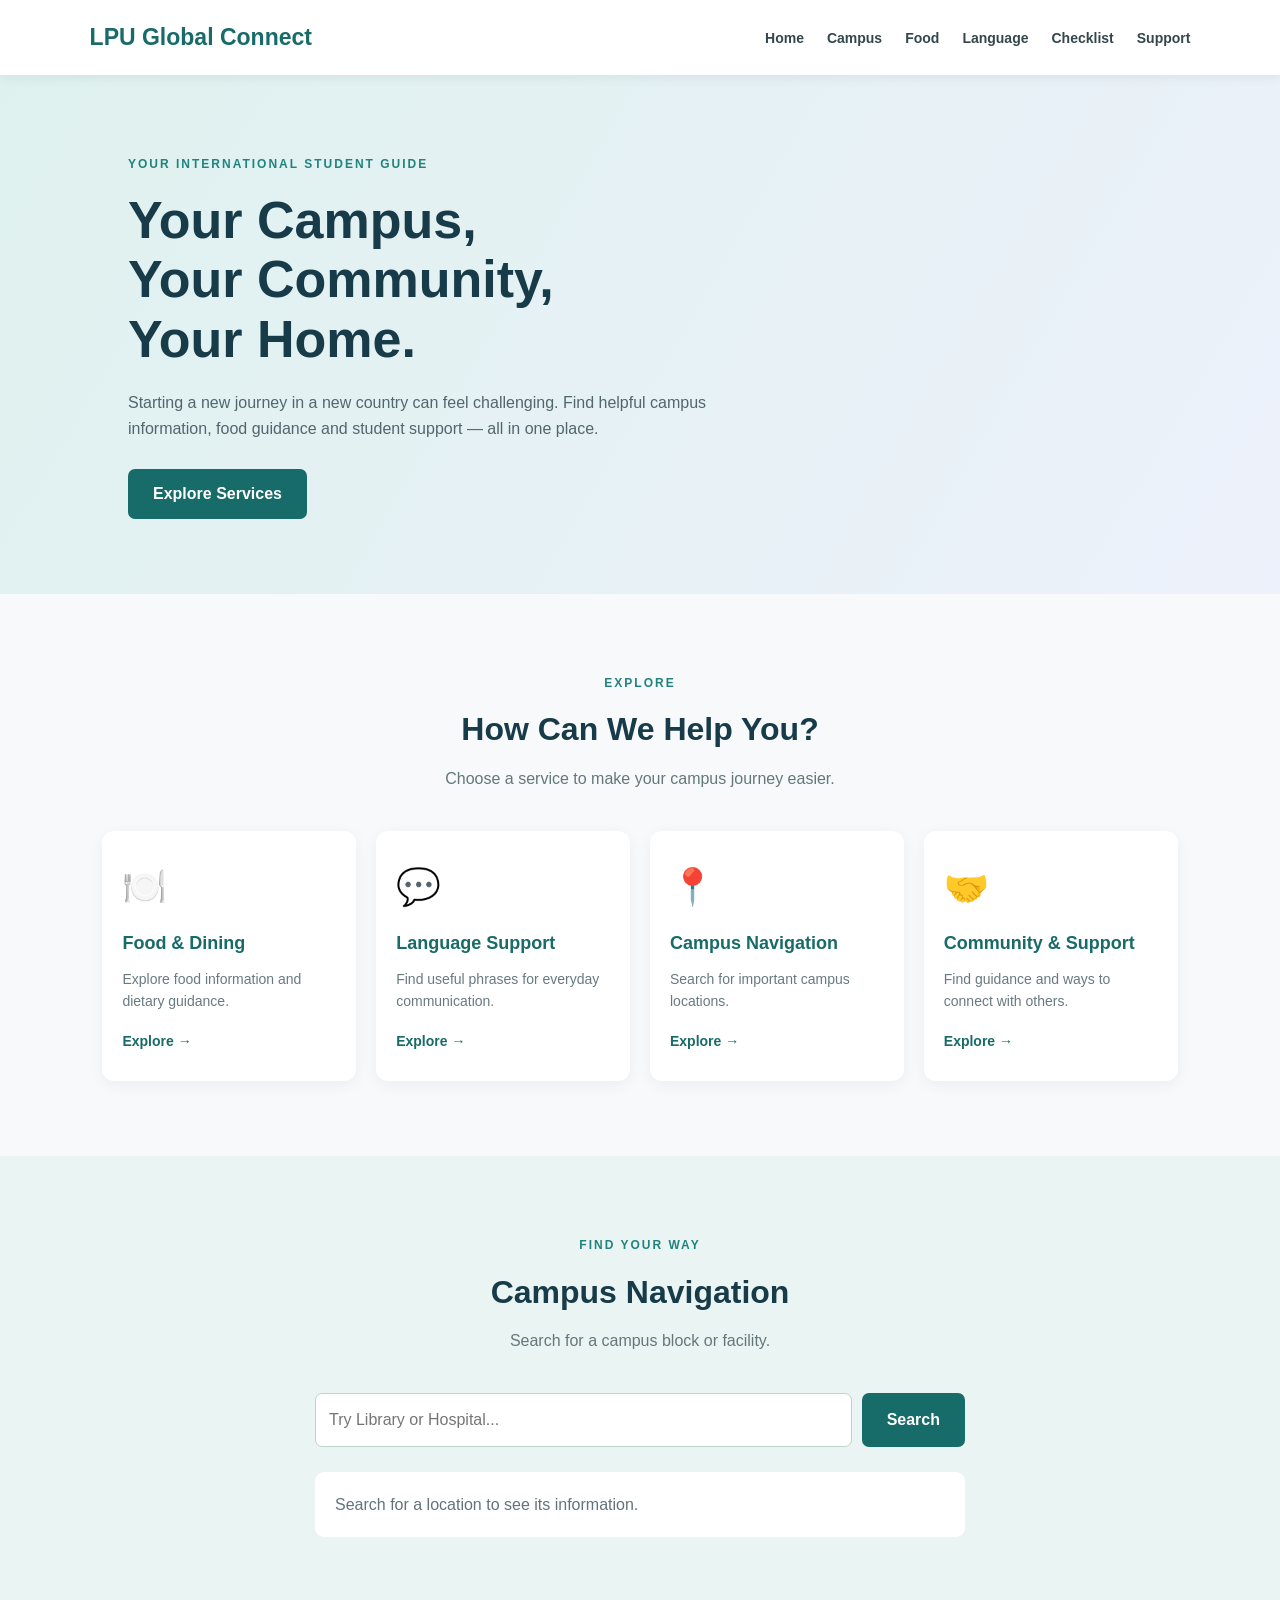
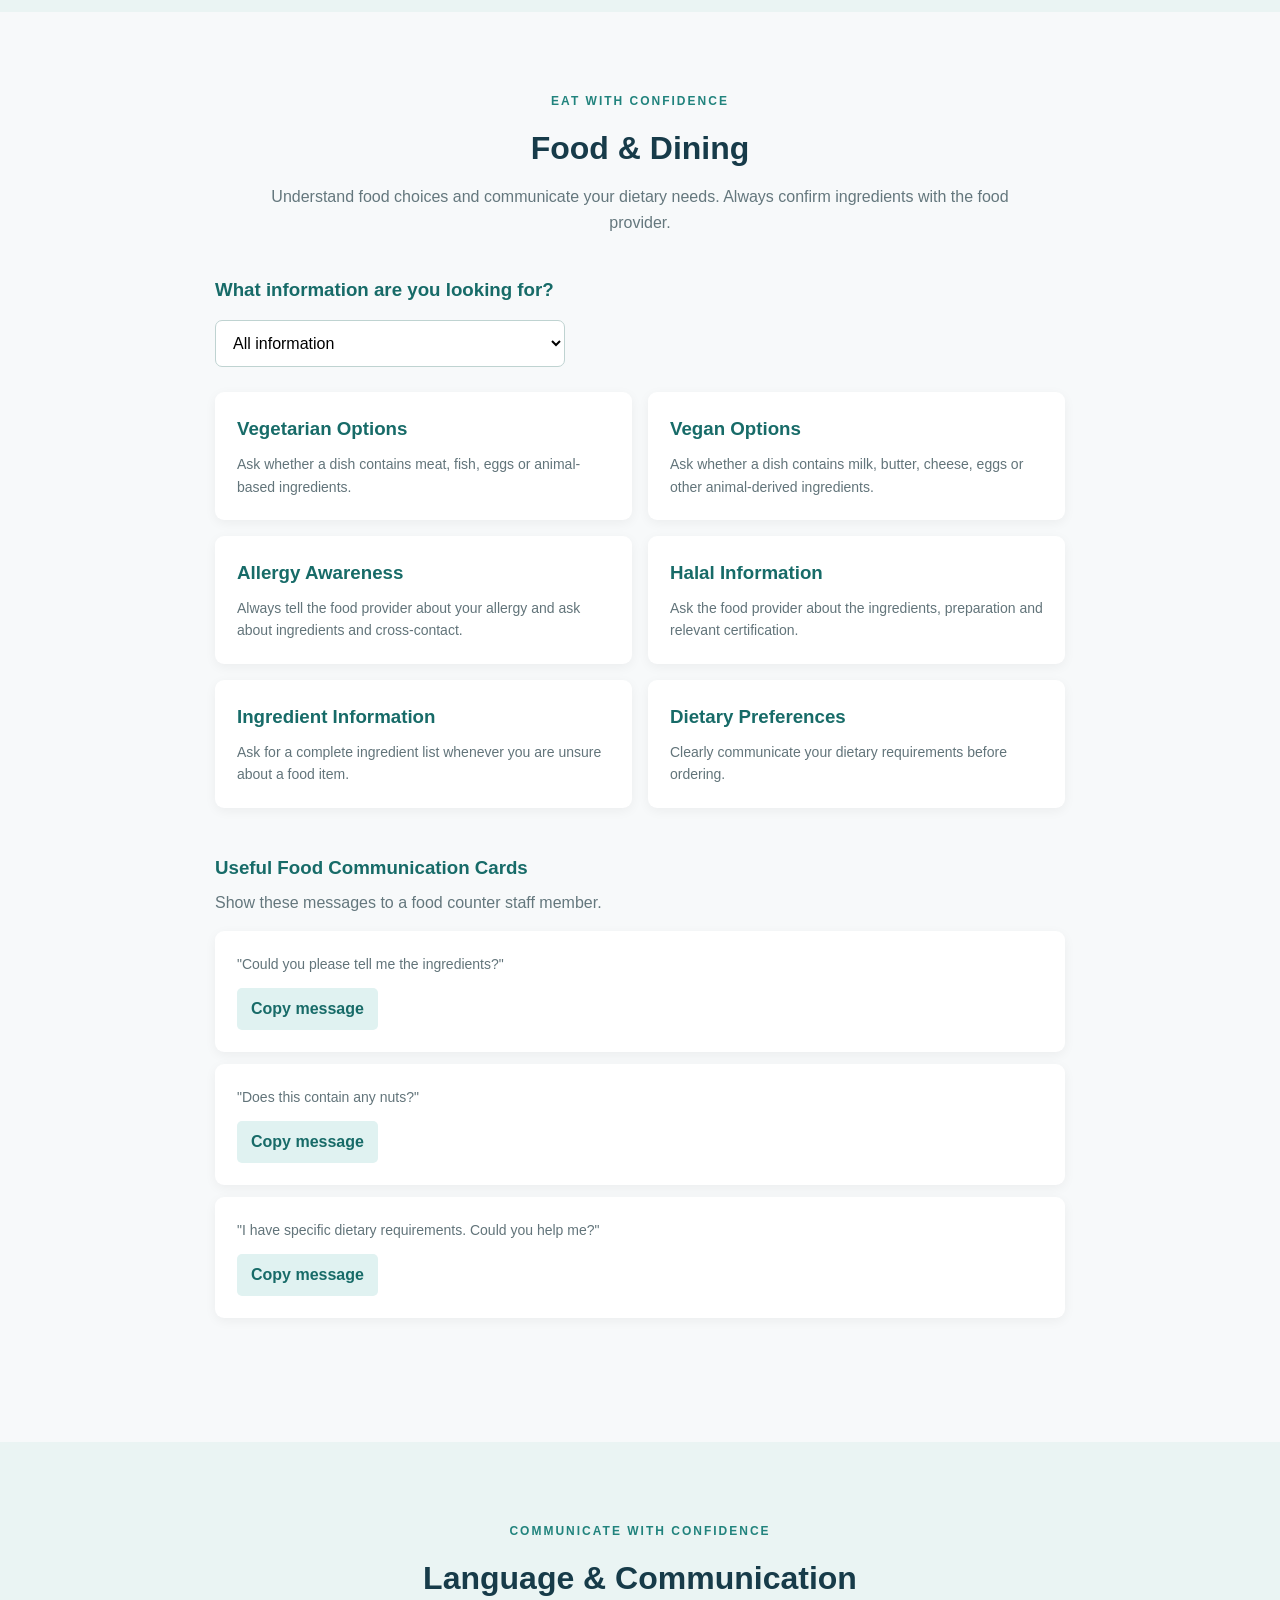
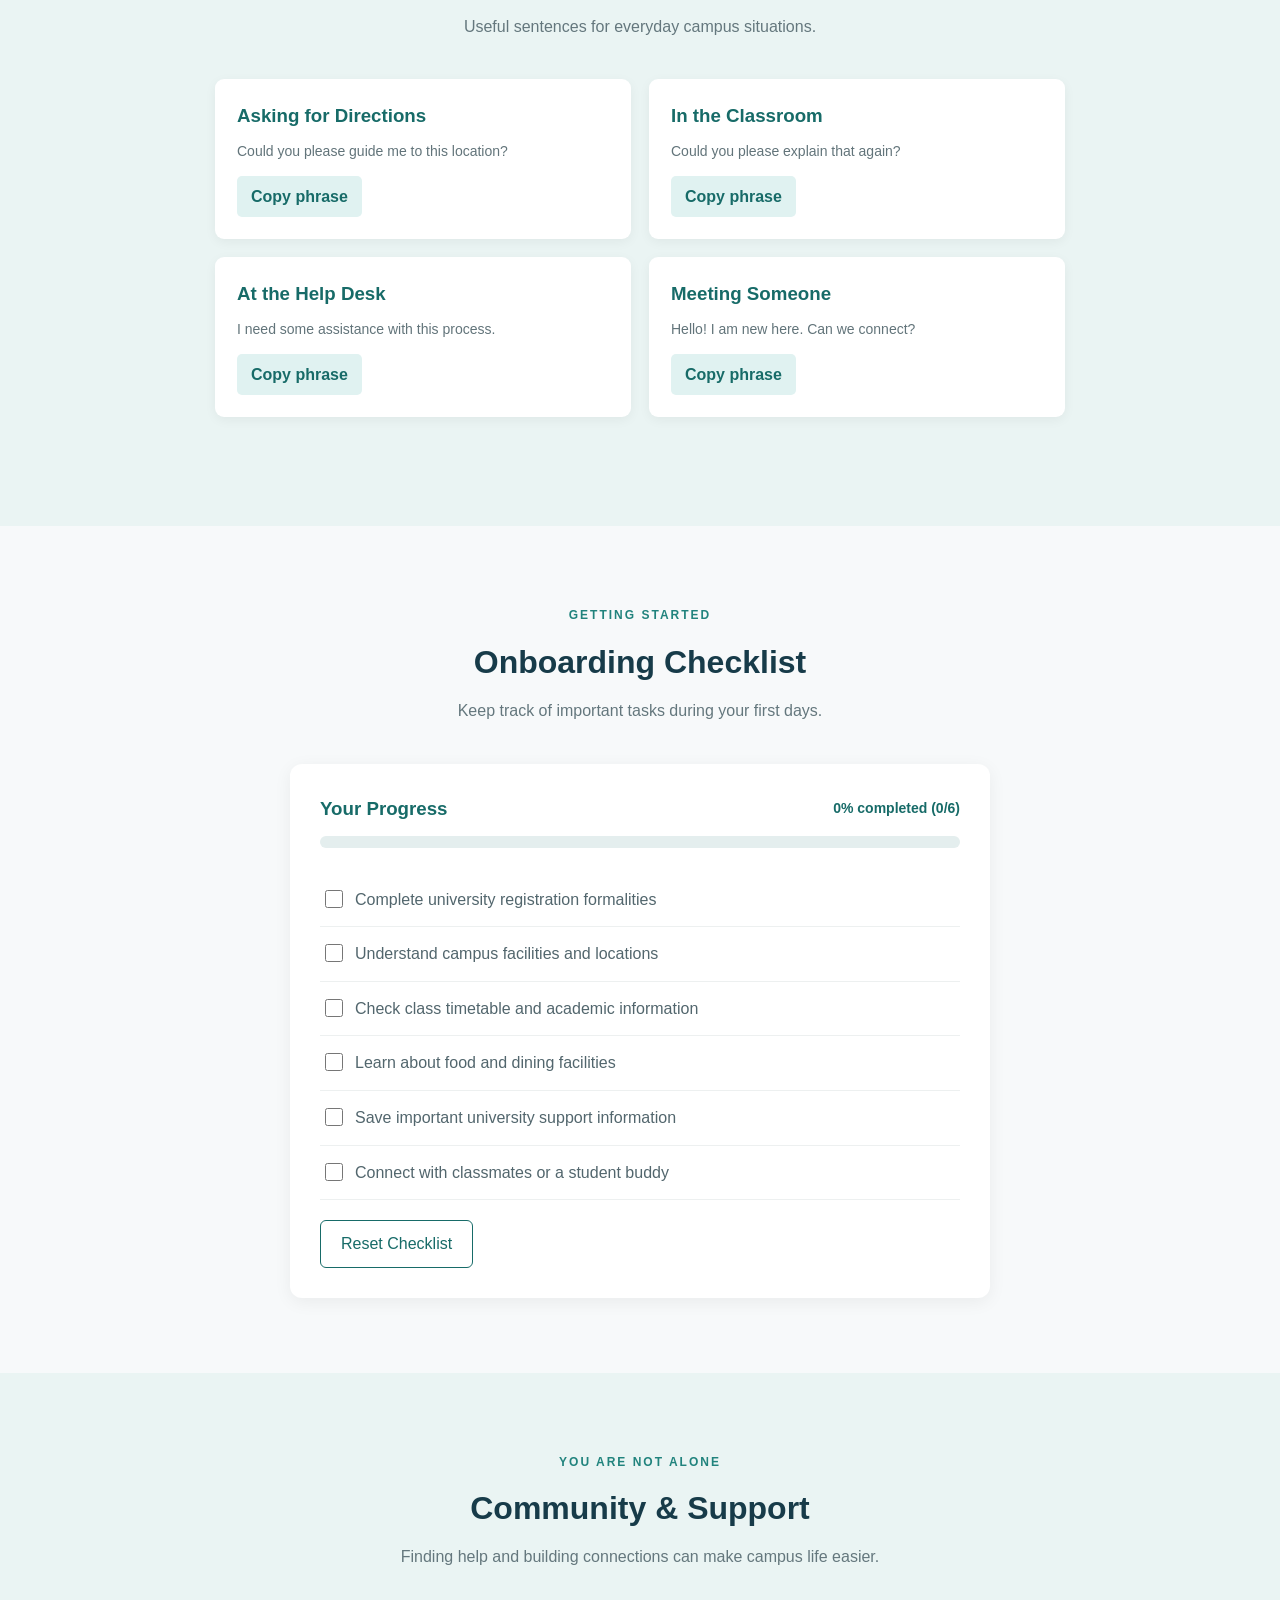
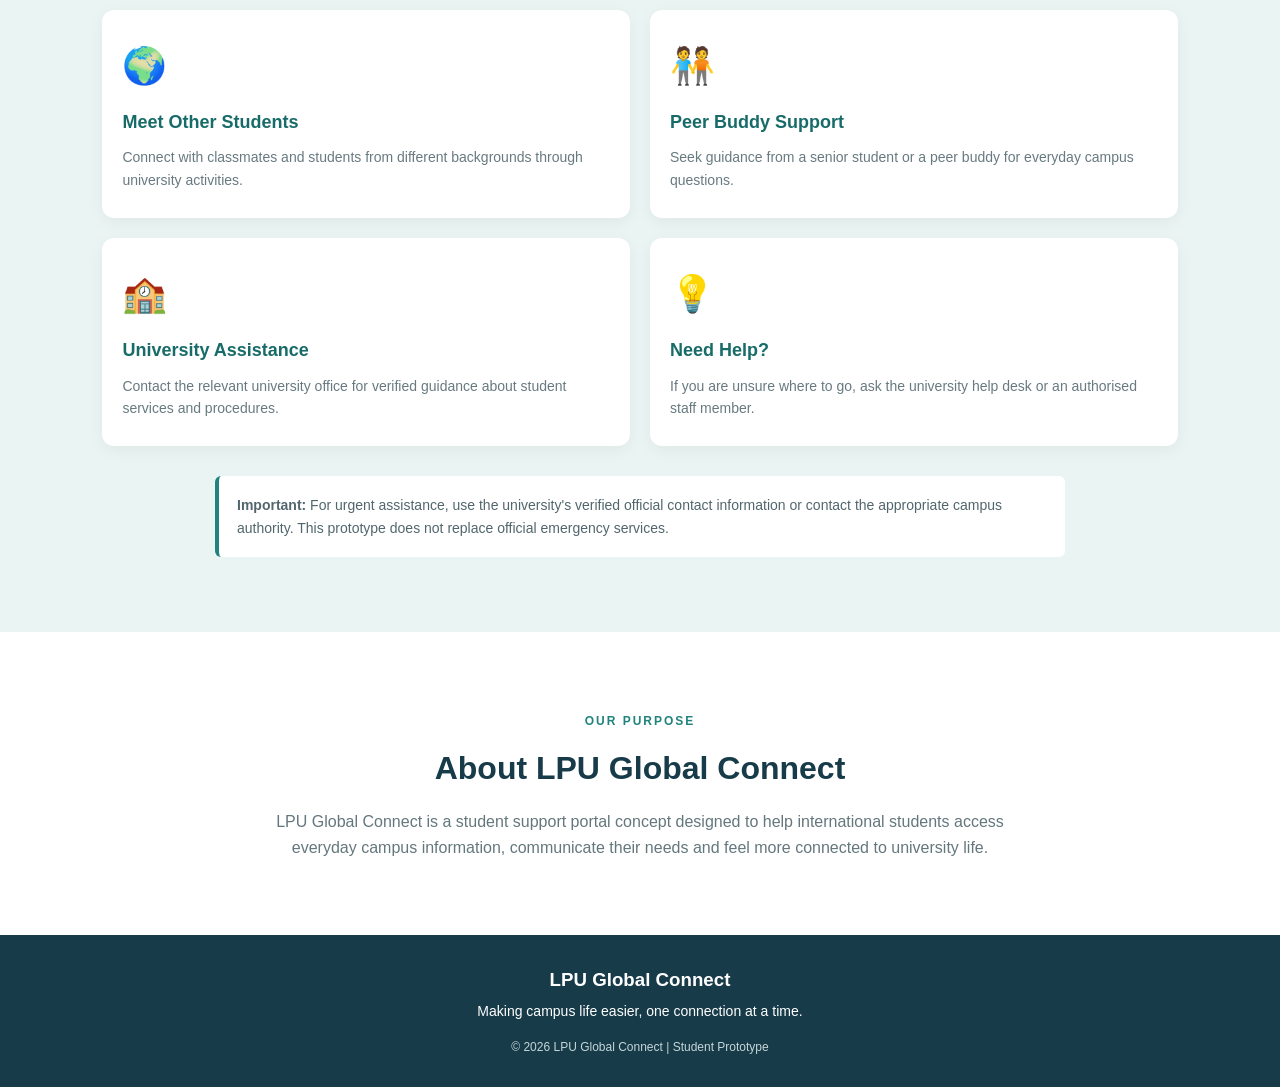
==== index.html @ 68db4fdf "Add files via upload" ====
<!DOCTYPE html>
<html lang="en">
<head>
    <meta charset="UTF-8">
    <meta name="viewport" content="width=device-width, initial-scale=1.0">
    <title>LPU Global Connect</title>
    <link rel="stylesheet" href="css.css">
</head>

<body>

    <!-- NAVIGATION -->
    <header>
        <nav class="navbar">
            <a href="#home" class="logo">LPU Global Connect</a>

            <button class="menu-toggle" id="menuToggle">☰</button>

            <ul class="nav-links" id="navLinks">
                <li><a href="#home">Home</a></li>
                <li><a href="#campus">Campus</a></li>
                <li><a href="#food">Food</a></li>
                <li><a href="#language">Language</a></li>
                <li><a href="#onboarding">Checklist</a></li>
                <li><a href="#community">Support</a></li>
            </ul>
        </nav>
    </header>

    <main>

        <!-- HOME -->
        <section id="home" class="hero">
            <div class="hero-content">
                <span class="eyebrow">YOUR INTERNATIONAL STUDENT GUIDE</span>

                <h1>Your Campus,<br>Your Community,<br>Your Home.</h1>

                <p>
                    Starting a new journey in a new country can feel challenging.
                    Find helpful campus information, food guidance and student
                    support — all in one place.
                </p>

                <a href="#services" class="primary-btn">Explore Services</a>
            </div>
        </section>

        <!-- SERVICES -->
        <section id="services" class="section">
            <div class="section-heading">
                <span class="eyebrow">EXPLORE</span>
                <h2>How Can We Help You?</h2>
                <p>Choose a service to make your campus journey easier.</p>
            </div>

            <div class="service-grid">

                <a href="#food" class="service-card">
                    <span class="card-icon">🍽️</span>
                    <h3>Food & Dining</h3>
                    <p>Explore food information and dietary guidance.</p>
                    <span class="card-link">Explore →</span>
                </a>

                <a href="#language" class="service-card">
                    <span class="card-icon">💬</span>
                    <h3>Language Support</h3>
                    <p>Find useful phrases for everyday communication.</p>
                    <span class="card-link">Explore →</span>
                </a>

                <a href="#campus" class="service-card">
                    <span class="card-icon">📍</span>
                    <h3>Campus Navigation</h3>
                    <p>Search for important campus locations.</p>
                    <span class="card-link">Explore →</span>
                </a>

                <a href="#community" class="service-card">
                    <span class="card-icon">🤝</span>
                    <h3>Community & Support</h3>
                    <p>Find guidance and ways to connect with others.</p>
                    <span class="card-link">Explore →</span>
                </a>

            </div>
        </section>

        <!-- CAMPUS NAVIGATION -->
        <section id="campus" class="section tinted">
            <div class="section-heading">
                <span class="eyebrow">FIND YOUR WAY</span>
                <h2>Campus Navigation</h2>
                <p>Search for a campus block or facility.</p>
            </div>

            <div class="search-box">
                <input
                    type="text"
                    id="locationSearch"
                    placeholder="Try Library or Hospital..."
                >
                <button id="searchBtn" class="primary-btn">Search</button>
            </div>

            <div id="searchResults" class="results">
                <p>Search for a location to see its information.</p>
            </div>
        </section>

        <!-- FOOD AND DINING -->
        <section id="food" class="section">
            <div class="section-heading">
                <span class="eyebrow">EAT WITH CONFIDENCE</span>
                <h2>Food & Dining</h2>
                <p>
                    Understand food choices and communicate your dietary needs.
                    Always confirm ingredients with the food provider.
                </p>
            </div>

            <div class="food-tools">
                <h3>What information are you looking for?</h3>

                <select id="foodFilter">
                    <option value="all">All information</option>
                    <option value="vegetarian">Vegetarian</option>
                    <option value="vegan">Vegan</option>
                    <option value="allergy">Allergy awareness</option>
                    <option value="halal">Halal information</option>
                </select>

                <div id="foodResults" class="food-grid"></div>
            </div>

            <div class="communication-box">
                <h3>Useful Food Communication Cards</h3>
                <p>Show these messages to a food counter staff member.</p>

                <div class="phrase-card">
                    <p>"Could you please tell me the ingredients?"</p>
                    <button class="copy-btn" data-copy="Could you please tell me the ingredients?">
                        Copy message
                    </button>
                </div>

                <div class="phrase-card">
                    <p>"Does this contain any nuts?"</p>
                    <button class="copy-btn" data-copy="Does this contain any nuts?">
                        Copy message
                    </button>
                </div>

                <div class="phrase-card">
                    <p>"I have specific dietary requirements. Could you help me?"</p>
                    <button class="copy-btn" data-copy="I have specific dietary requirements. Could you help me?">
                        Copy message
                    </button>
                </div>

                <p id="copyMessage" class="small-message" aria-live="polite"></p>
            </div>
        </section>

        <!-- LANGUAGE SUPPORT -->
        <section id="language" class="section tinted">
            <div class="section-heading">
                <span class="eyebrow">COMMUNICATE WITH CONFIDENCE</span>
                <h2>Language & Communication</h2>
                <p>Useful sentences for everyday campus situations.</p>
            </div>

            <div class="language-grid">

                <div class="phrase-card">
                    <h3>Asking for Directions</h3>
                    <p>Could you please guide me to this location?</p>
                    <button class="copy-btn" data-copy="Could you please guide me to this location?">
                        Copy phrase
                    </button>
                </div>

                <div class="phrase-card">
                    <h3>In the Classroom</h3>
                    <p>Could you please explain that again?</p>
                    <button class="copy-btn" data-copy="Could you please explain that again?">
                        Copy phrase
                    </button>
                </div>

                <div class="phrase-card">
                    <h3>At the Help Desk</h3>
                    <p>I need some assistance with this process.</p>
                    <button class="copy-btn" data-copy="I need some assistance with this process.">
                        Copy phrase
                    </button>
                </div>

                <div class="phrase-card">
                    <h3>Meeting Someone</h3>
                    <p>Hello! I am new here. Can we connect?</p>
                    <button class="copy-btn" data-copy="Hello! I am new here. Can we connect?">
                        Copy phrase
                    </button>
                </div>

            </div>

            <p id="languageCopyMessage" class="small-message" aria-live="polite"></p>
        </section>

        <!-- ONBOARDING CHECKLIST -->
        <section id="onboarding" class="section">
            <div class="section-heading">
                <span class="eyebrow">GETTING STARTED</span>
                <h2>Onboarding Checklist</h2>
                <p>Keep track of important tasks during your first days.</p>
            </div>

            <div class="checklist-box">
                <div class="progress-heading">
                    <h3>Your Progress</h3>
                    <span id="progressText">0% completed</span>
                </div>

                <div class="progress-track">
                    <div id="progressBar" class="progress-fill"></div>
                </div>

                <div id="checklistItems">

                    <label class="check-item">
                        <input type="checkbox" class="task">
                        <span>Complete university registration formalities</span>
                    </label>

                    <label class="check-item">
                        <input type="checkbox" class="task">
                        <span>Understand campus facilities and locations</span>
                    </label>

                    <label class="check-item">
                        <input type="checkbox" class="task">
                        <span>Check class timetable and academic information</span>
                    </label>

                    <label class="check-item">
                        <input type="checkbox" class="task">
                        <span>Learn about food and dining facilities</span>
                    </label>

                    <label class="check-item">
                        <input type="checkbox" class="task">
                        <span>Save important university support information</span>
                    </label>

                    <label class="check-item">
                        <input type="checkbox" class="task">
                        <span>Connect with classmates or a student buddy</span>
                    </label>

                </div>

                <button id="resetChecklist" class="secondary-btn">
                    Reset Checklist
                </button>
            </div>
        </section>

        <!-- COMMUNITY AND SUPPORT -->
        <section id="community" class="section tinted">
            <div class="section-heading">
                <span class="eyebrow">YOU ARE NOT ALONE</span>
                <h2>Community & Support</h2>
                <p>Finding help and building connections can make campus life easier.</p>
            </div>

            <div class="support-grid">

                <div class="support-card">
                    <span class="card-icon">🌍</span>
                    <h3>Meet Other Students</h3>
                    <p>
                        Connect with classmates and students from different
                        backgrounds through university activities.
                    </p>
                </div>

                <div class="support-card">
                    <span class="card-icon">🧑‍🤝‍🧑</span>
                    <h3>Peer Buddy Support</h3>
                    <p>
                        Seek guidance from a senior student or a peer buddy
                        for everyday campus questions.
                    </p>
                </div>

                <div class="support-card">
                    <span class="card-icon">🏫</span>
                    <h3>University Assistance</h3>
                    <p>
                        Contact the relevant university office for verified
                        guidance about student services and procedures.
                    </p>
                </div>

                <div class="support-card">
                    <span class="card-icon">💡</span>
                    <h3>Need Help?</h3>
                    <p>
                        If you are unsure where to go, ask the university
                        help desk or an authorised staff member.
                    </p>
                </div>

            </div>

            <div class="help-note">
                <strong>Important:</strong>
                For urgent assistance, use the university's verified official
                contact information or contact the appropriate campus authority.
                This prototype does not replace official emergency services.
            </div>
        </section>

        <!-- ABOUT -->
        <section id="about" class="section about">
            <span class="eyebrow">OUR PURPOSE</span>
            <h2>About LPU Global Connect</h2>
            <p>
                LPU Global Connect is a student support portal concept designed
                to help international students access everyday campus information,
                communicate their needs and feel more connected to university life.
            </p>
        </section>

    </main>

    <!-- FOOTER -->
    <footer>
        <h3>LPU Global Connect</h3>
        <p>Making campus life easier, one connection at a time.</p>
        <p class="copyright">© 2026 LPU Global Connect | Student Prototype</p>
    </footer>

    <script src="java.js"></script>

</body>
</html>
---- css.css ----
/* =========================
   GLOBAL STYLING
========================= */

* {
    margin: 0;
    padding: 0;
    box-sizing: border-box;
}

html {
    scroll-behavior: smooth;
    scroll-padding-top: 85px;
}

body {
    font-family: Arial, sans-serif;
    color: #263b43;
    background: #f7f9fa;
    line-height: 1.6;
}

a {
    text-decoration: none;
    color: inherit;
}

button,
input,
select {
    font: inherit;
}

/* =========================
   NAVIGATION BAR
========================= */

header {
    position: sticky;
    top: 0;
    z-index: 100;
}

.navbar {
    min-height: 75px;
    padding: 15px 7%;
    background: white;
    display: flex;
    align-items: center;
    justify-content: space-between;
    box-shadow: 0 2px 12px rgba(0, 0, 0, 0.07);
}

.logo {
    font-size: 23px;
    font-weight: bold;
    color: #176b68;
}

.nav-links {
    display: flex;
    align-items: center;
    gap: 23px;
    list-style: none;
}

.nav-links a {
    color: #34474c;
    font-size: 14px;
    font-weight: bold;
    transition: color 0.2s;
}

.nav-links a:hover {
    color: #176b68;
}

.menu-toggle {
    display: none;
    border: none;
    background: none;
    color: #176b68;
    font-size: 26px;
    cursor: pointer;
}

/* =========================
   COMMON SECTIONS
========================= */

.section {
    padding: 75px 8%;
}

.tinted {
    background: #eaf4f3;
}

.section-heading {
    text-align: center;
    max-width: 750px;
    margin: 0 auto 40px;
}

.eyebrow {
    color: #21837d;
    font-size: 12px;
    font-weight: bold;
    letter-spacing: 2px;
}

.section-heading h2,
.about h2 {
    color: #173b49;
    font-size: 32px;
    margin: 10px 0;
}

.section-heading p {
    color: #64777d;
}

/* =========================
   BUTTONS
========================= */

.primary-btn {
    display: inline-block;
    padding: 12px 25px;
    border: none;
    border-radius: 7px;
    background: #176b68;
    color: white;
    font-weight: bold;
    cursor: pointer;
    transition: background 0.2s;
}

.primary-btn:hover {
    background: #10514f;
}

.secondary-btn {
    padding: 10px 20px;
    margin-top: 20px;
    border: 1px solid #176b68;
    border-radius: 6px;
    background: white;
    color: #176b68;
    cursor: pointer;
}

.secondary-btn:hover {
    background: #e0f2f1;
}

/* =========================
   HOME / HERO
========================= */

.hero {
    min-height: 480px;
    padding: 75px 10%;
    display: flex;
    align-items: center;
    background: linear-gradient(120deg, #dff1ef, #edf1fb);
}

.hero-content {
    max-width: 680px;
}

.hero h1 {
    margin: 15px 0;
    color: #173b49;
    font-size: clamp(36px, 5vw, 52px);
    line-height: 1.15;
}

.hero-content p {
    margin: 20px 0 28px;
    max-width: 600px;
    color: #52666d;
    font-size: 16px;
}

/* =========================
   SERVICE CARDS
========================= */

.service-grid {
    display: grid;
    grid-template-columns: repeat(4, 1fr);
    gap: 20px;
}

.service-card,
.support-card {
    padding: 27px 20px;
    border-radius: 12px;
    background: white;
    box-shadow: 0 4px 16px rgba(0, 0, 0, 0.05);
    transition: transform 0.25s, box-shadow 0.25s;
}

.service-card:hover,
.support-card:hover {
    transform: translateY(-5px);
    box-shadow: 0 8px 22px rgba(0, 0, 0, 0.09);
}

.card-icon {
    display: block;
    margin-bottom: 13px;
    font-size: 36px;
}

.service-card h3,
.support-card h3 {
    color: #176b68;
    margin-bottom: 10px;
    font-size: 18px;
}

.service-card p,
.support-card p {
    color: #687a80;
    font-size: 14px;
}

.card-link {
    display: inline-block;
    margin-top: 18px;
    color: #176b68;
    font-weight: bold;
    font-size: 14px;
}

/* =========================
   CAMPUS NAVIGATION
========================= */

.search-box {
    display: flex;
    justify-content: center;
    gap: 10px;
    max-width: 650px;
    margin: 0 auto 25px;
}

.search-box input,
.food-tools select {
    width: 100%;
    padding: 13px;
    border: 1px solid #bfd3d1;
    border-radius: 7px;
    outline: none;
    background: white;
}

.search-box input:focus,
.food-tools select:focus {
    border-color: #176b68;
}

.results {
    max-width: 650px;
    min-height: 65px;
    margin: auto;
    padding: 20px;
    border-radius: 9px;
    background: white;
    text-align: left;
    color: #61747a;
}

.location-card {
    padding: 16px;
    margin-bottom: 12px;
    background: #eaf4f3;
    border-radius: 8px;
    border-left: 4px solid #176b68;
}

.location-card h3 {
    color: #176b68;
    margin-bottom: 5px;
}

.location-card p {
    font-size: 14px;
}

/* =========================
   FOOD AND DINING
========================= */

.food-tools {
    max-width: 850px;
    margin: auto;
}

.food-tools h3 {
    margin-bottom: 15px;
    color: #176b68;
}

.food-tools select {
    max-width: 350px;
    margin-bottom: 25px;
}

.food-grid {
    display: grid;
    grid-template-columns: repeat(2, 1fr);
    gap: 16px;
}

.food-card,
.phrase-card {
    padding: 22px;
    border-radius: 9px;
    background: white;
    box-shadow: 0 3px 12px rgba(0, 0, 0, 0.05);
}

.food-card h3,
.phrase-card h3 {
    margin-bottom: 9px;
    color: #176b68;
}

.food-card p,
.phrase-card p {
    color: #62747a;
    font-size: 14px;
}

.communication-box {
    max-width: 850px;
    margin: 45px auto 0;
}

.communication-box > h3 {
    color: #176b68;
    margin-bottom: 8px;
}

.communication-box > p {
    color: #64777d;
    margin-bottom: 15px;
}

.communication-box .phrase-card {
    margin-top: 12px;
}

/* =========================
   COPY BUTTONS
========================= */

.copy-btn {
    padding: 8px 14px;
    margin-top: 13px;
    border: none;
    border-radius: 5px;
    background: #e0f2f1;
    color: #176b68;
    font-weight: bold;
    cursor: pointer;
}

.copy-btn:hover {
    background: #176b68;
    color: white;
}

.small-message {
    min-height: 24px;
    margin-top: 10px;
    color: #176b68;
    font-size: 13px;
}

/* =========================
   LANGUAGE SUPPORT
========================= */

.language-grid {
    display: grid;
    grid-template-columns: repeat(2, 1fr);
    gap: 18px;
    max-width: 850px;
    margin: auto;
}

/* =========================
   ONBOARDING CHECKLIST
========================= */

.checklist-box {
    max-width: 700px;
    margin: auto;
    padding: 30px;
    border-radius: 12px;
    background: white;
    box-shadow: 0 4px 18px rgba(0, 0, 0, 0.06);
}

.progress-heading {
    display: flex;
    justify-content: space-between;
    align-items: center;
    gap: 10px;
    margin-bottom: 12px;
}

.progress-heading h3 {
    color: #176b68;
}

.progress-heading span {
    color: #176b68;
    font-weight: bold;
    font-size: 14px;
}

.progress-track {
    height: 12px;
    margin-bottom: 25px;
    border-radius: 20px;
    background: #e4eeee;
    overflow: hidden;
}

.progress-fill {
    width: 0;
    height: 100%;
    background: #21837d;
    border-radius: 20px;
    transition: width 0.3s;
}

.check-item {
    display: flex;
    align-items: flex-start;
    gap: 12px;
    padding: 14px 5px;
    border-bottom: 1px solid #edf0f0;
    cursor: pointer;
    color: #52666d;
}

.check-item input {
    width: 18px;
    height: 18px;
    margin-top: 3px;
    accent-color: #176b68;
}

.check-item input:checked + span {
    text-decoration: line-through;
    color: #879597;
}

/* =========================
   COMMUNITY SUPPORT
========================= */

.support-grid {
    display: grid;
    grid-template-columns: repeat(2, 1fr);
    gap: 20px;
}

.help-note {
    max-width: 850px;
    margin: 30px auto 0;
    padding: 18px;
    border-left: 4px solid #21837d;
    border-radius: 6px;
    background: white;
    color: #52666d;
    font-size: 14px;
}

/* =========================
   ABOUT
========================= */

.about {
    text-align: center;
    background: white;
}

.about p {
    max-width: 750px;
    margin: 15px auto 0;
    color: #64777d;
}

/* =========================
   FOOTER
========================= */

footer {
    padding: 30px 15px;
    background: #173b49;
    color: white;
    text-align: center;
}

footer h3 {
    margin-bottom: 5px;
}

footer p {
    font-size: 14px;
}

.copyright {
    margin-top: 15px;
    color: #c5d6d8;
    font-size: 12px;
}

/* =========================
   MOBILE RESPONSIVENESS
========================= */

@media (max-width: 1000px) {
    .service-grid {
        grid-template-columns: repeat(2, 1fr);
    }

    .navbar {
        padding: 15px 4%;
    }

    .nav-links {
        gap: 13px;
    }
}

@media (max-width: 700px) {
    .menu-toggle {
        display: block;
    }

    .navbar {
        flex-wrap: wrap;
    }

    .nav-links {
        display: none;
        width: 100%;
        flex-direction: column;
        align-items: flex-start;
        padding: 15px 0 5px;
    }

    .nav-links.active {
        display: flex;
    }

    .hero {
        min-height: 400px;
        padding: 55px 7%;
    }

    .section {
        padding: 55px 6%;
    }

    .section-heading h2 {
        font-size: 27px;
    }

    .search-box {
        flex-direction: column;
    }

    .service-grid,
    .food-grid,
    .language-grid,
    .support-grid {
        grid-template-columns: 1fr;
    }

    .progress-heading {
        align-items: flex-start;
        flex-direction: column;
    }

    .checklist-box {
        padding: 20px;
    }
}
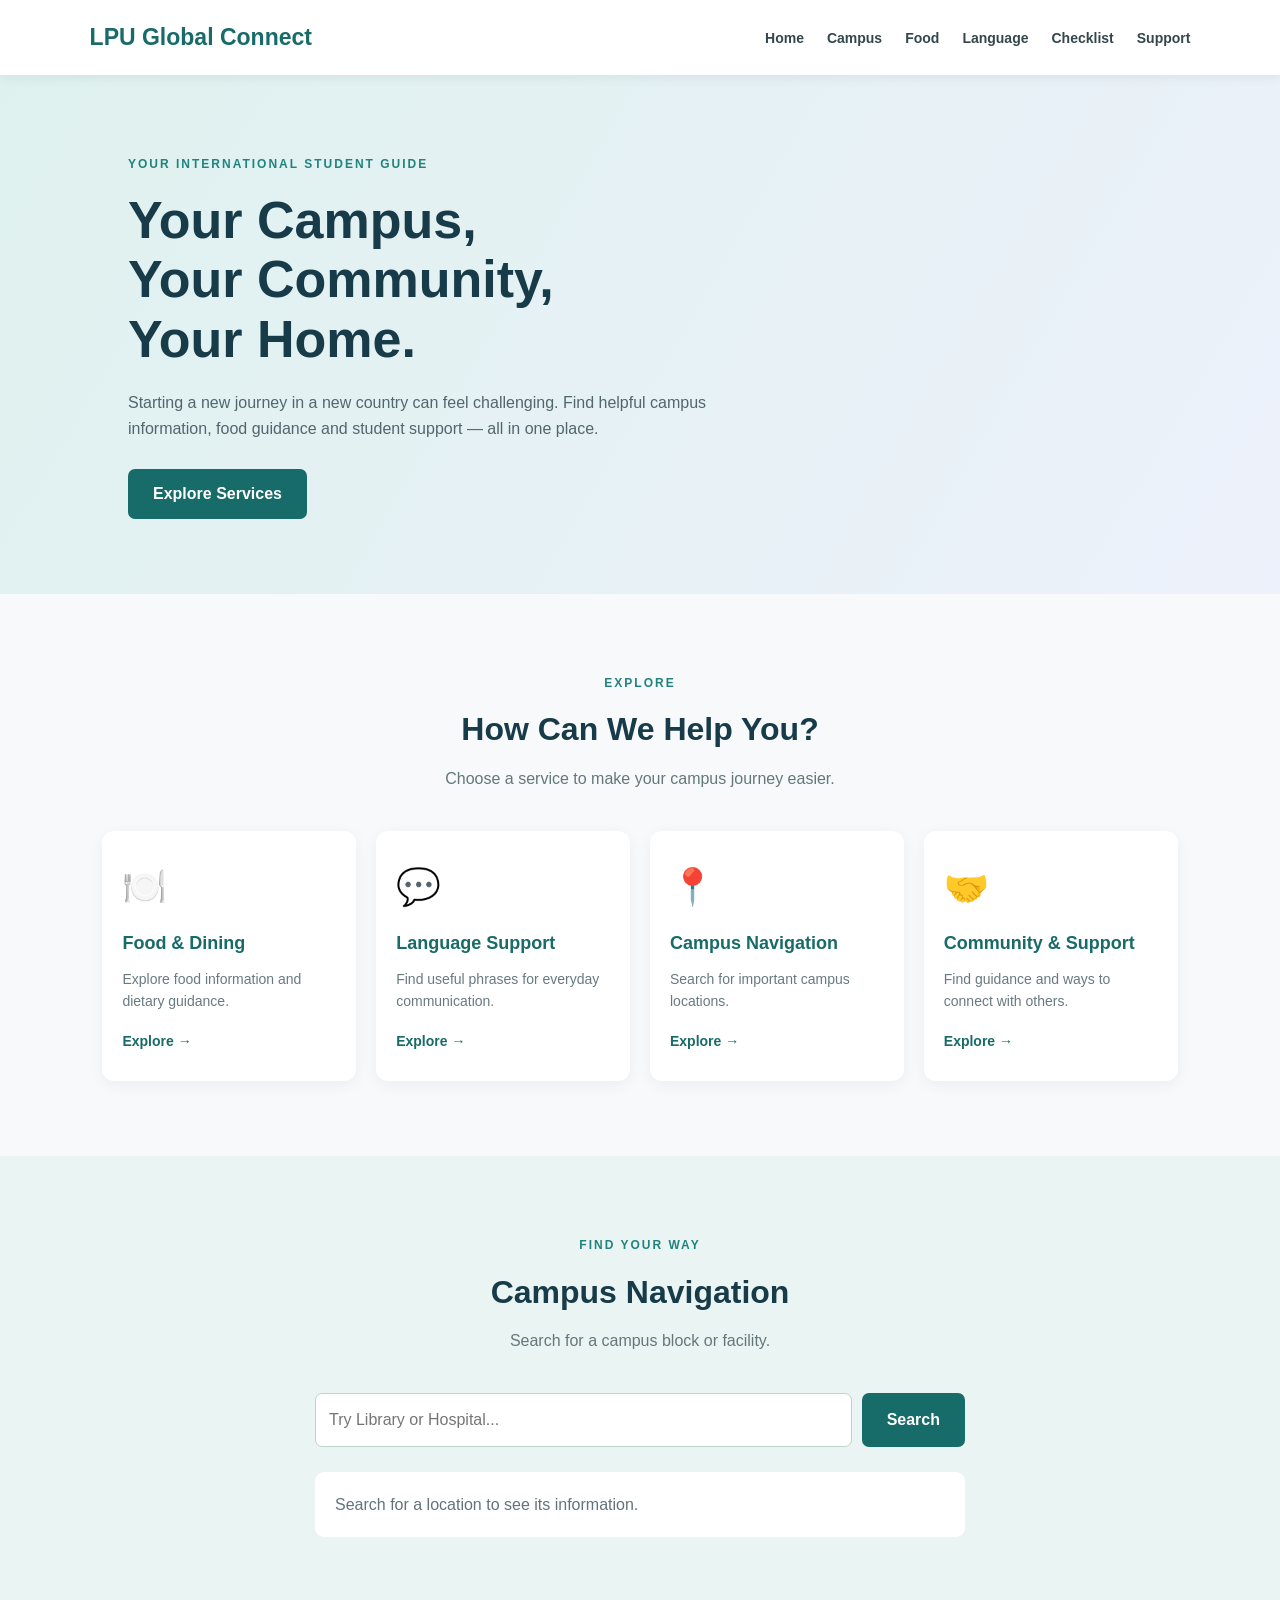
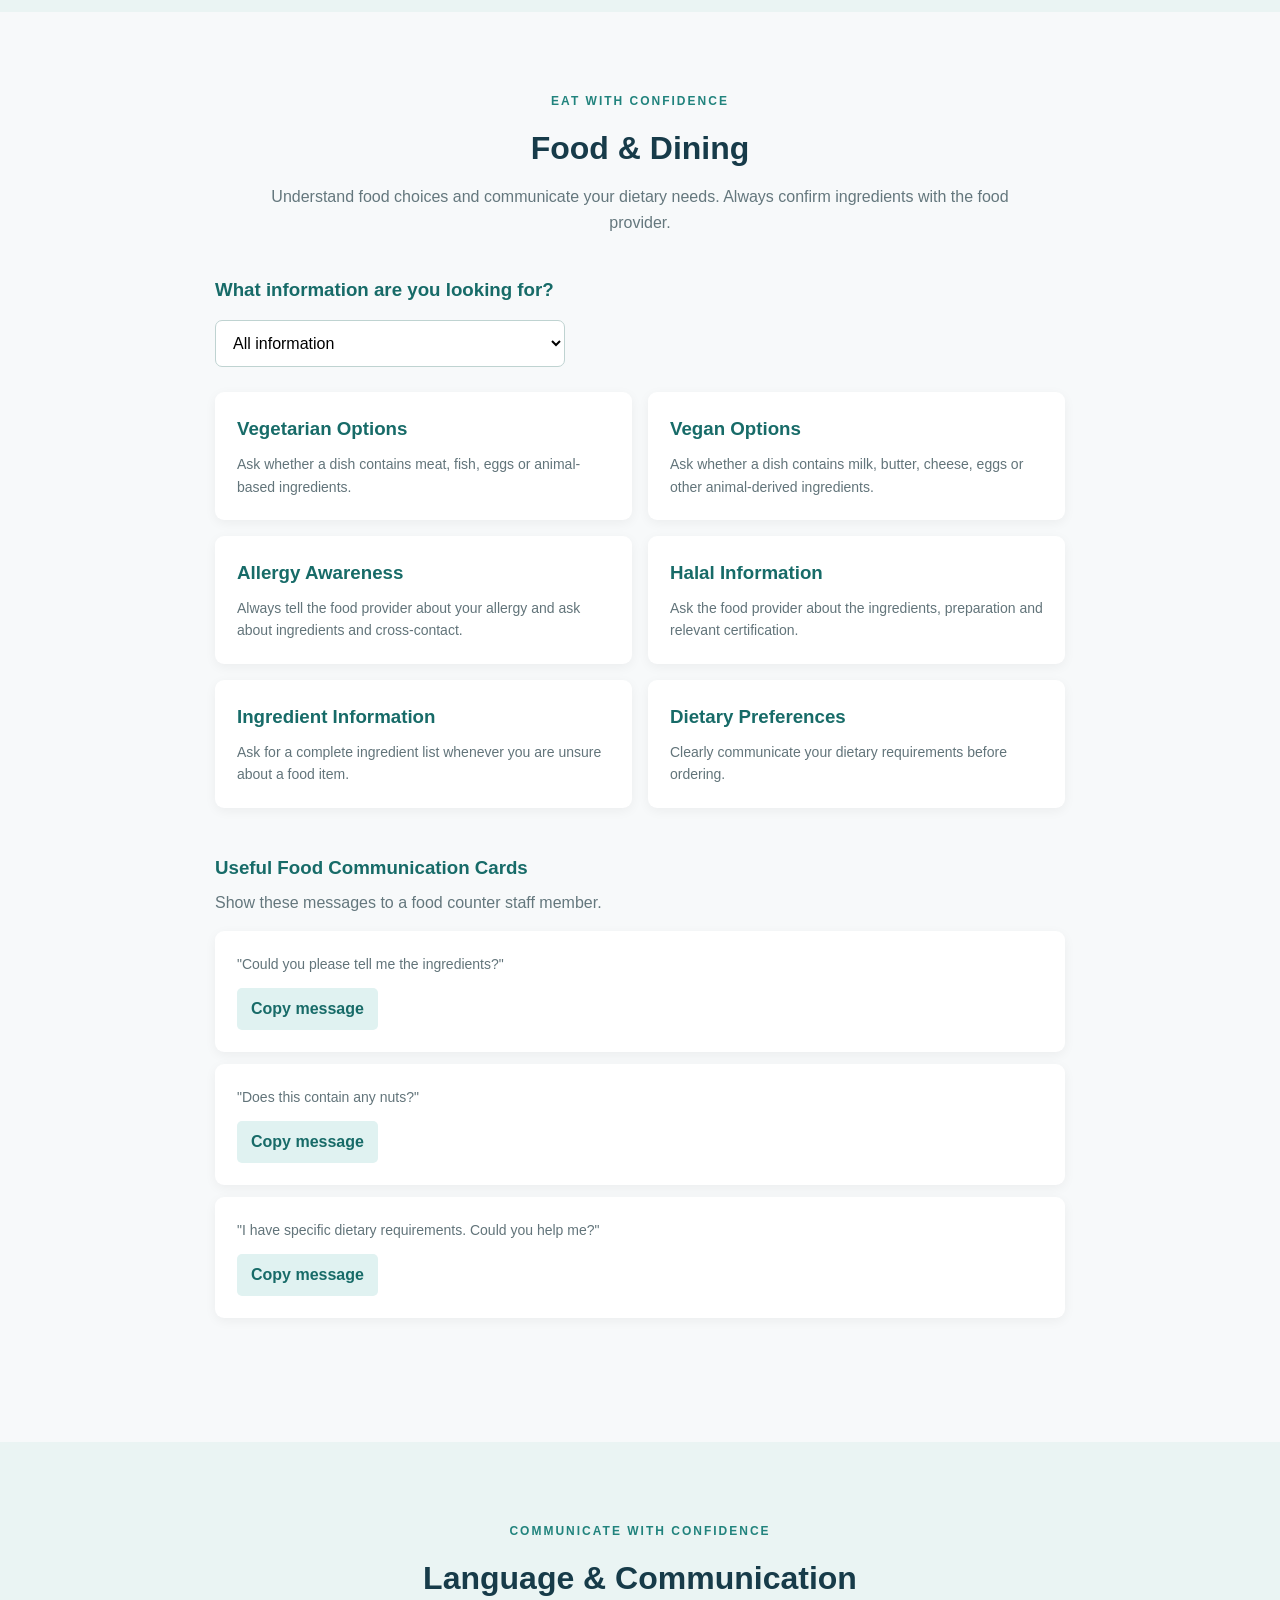
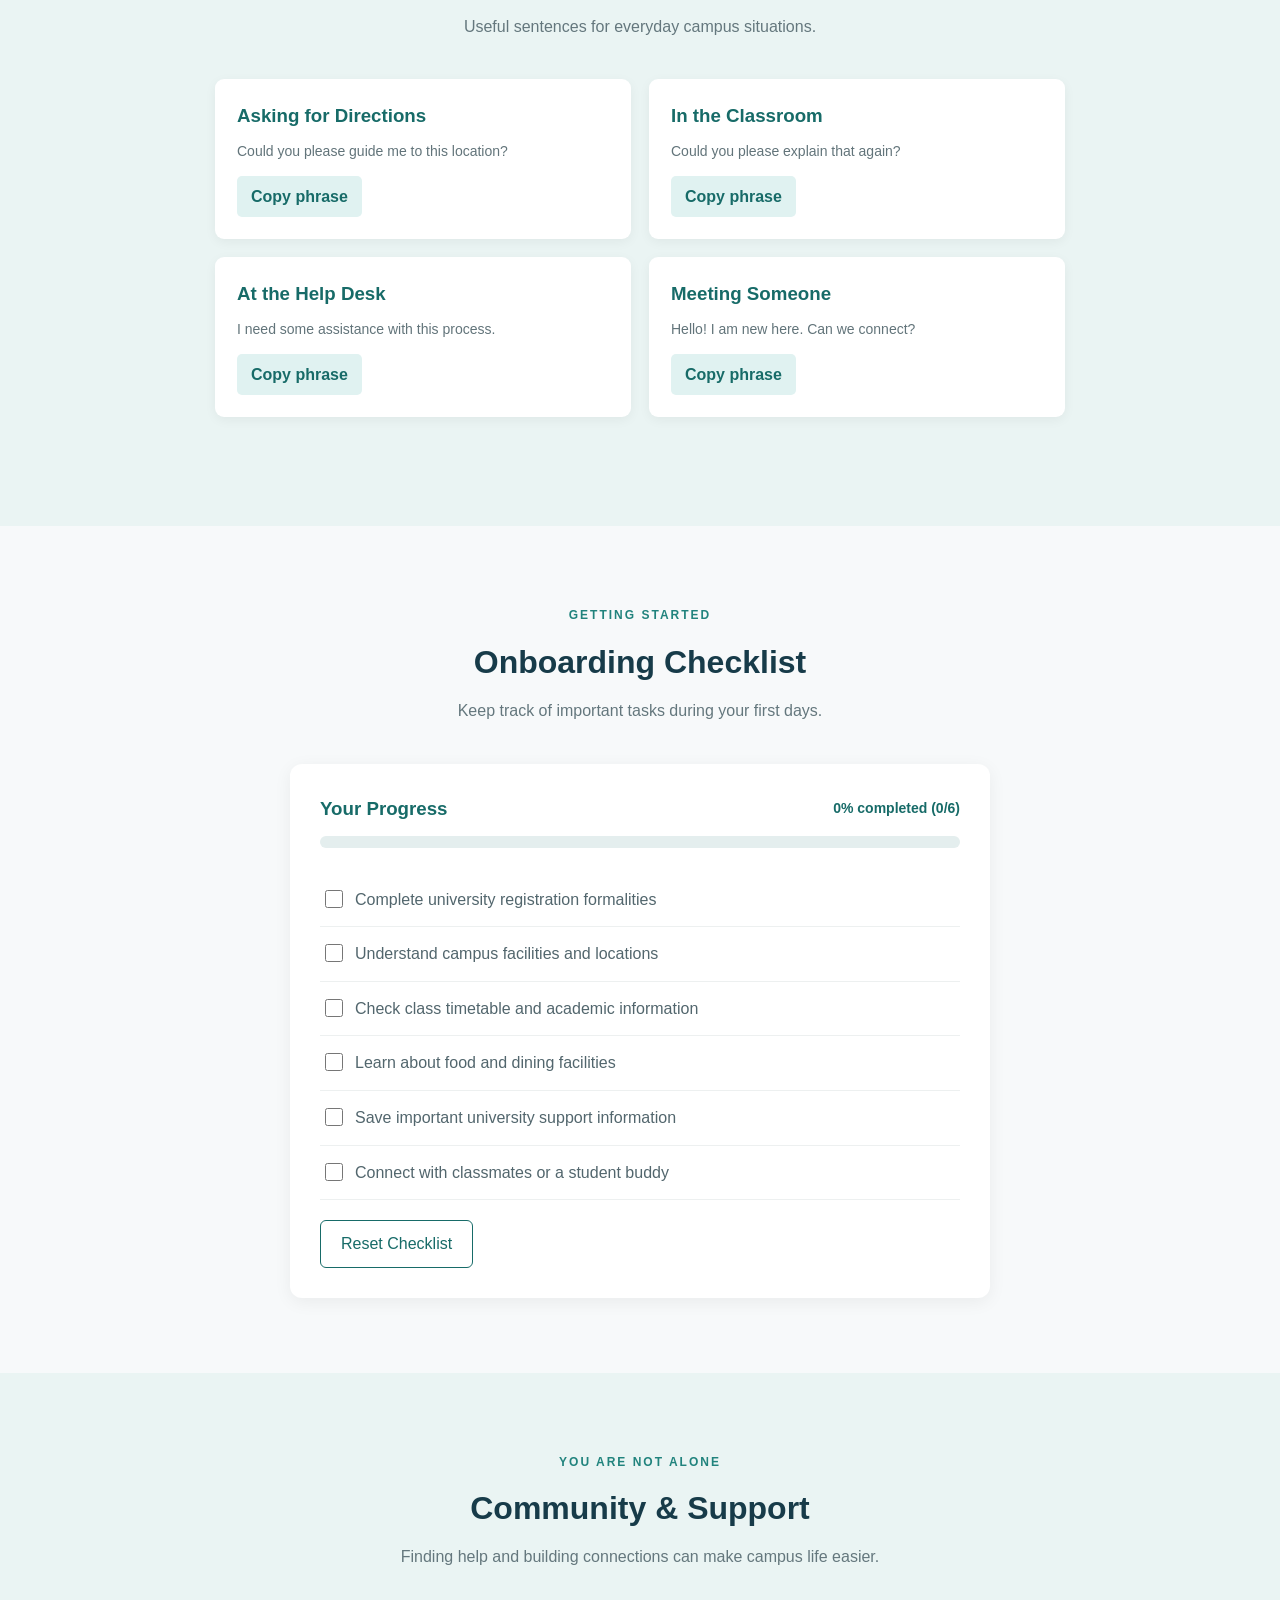
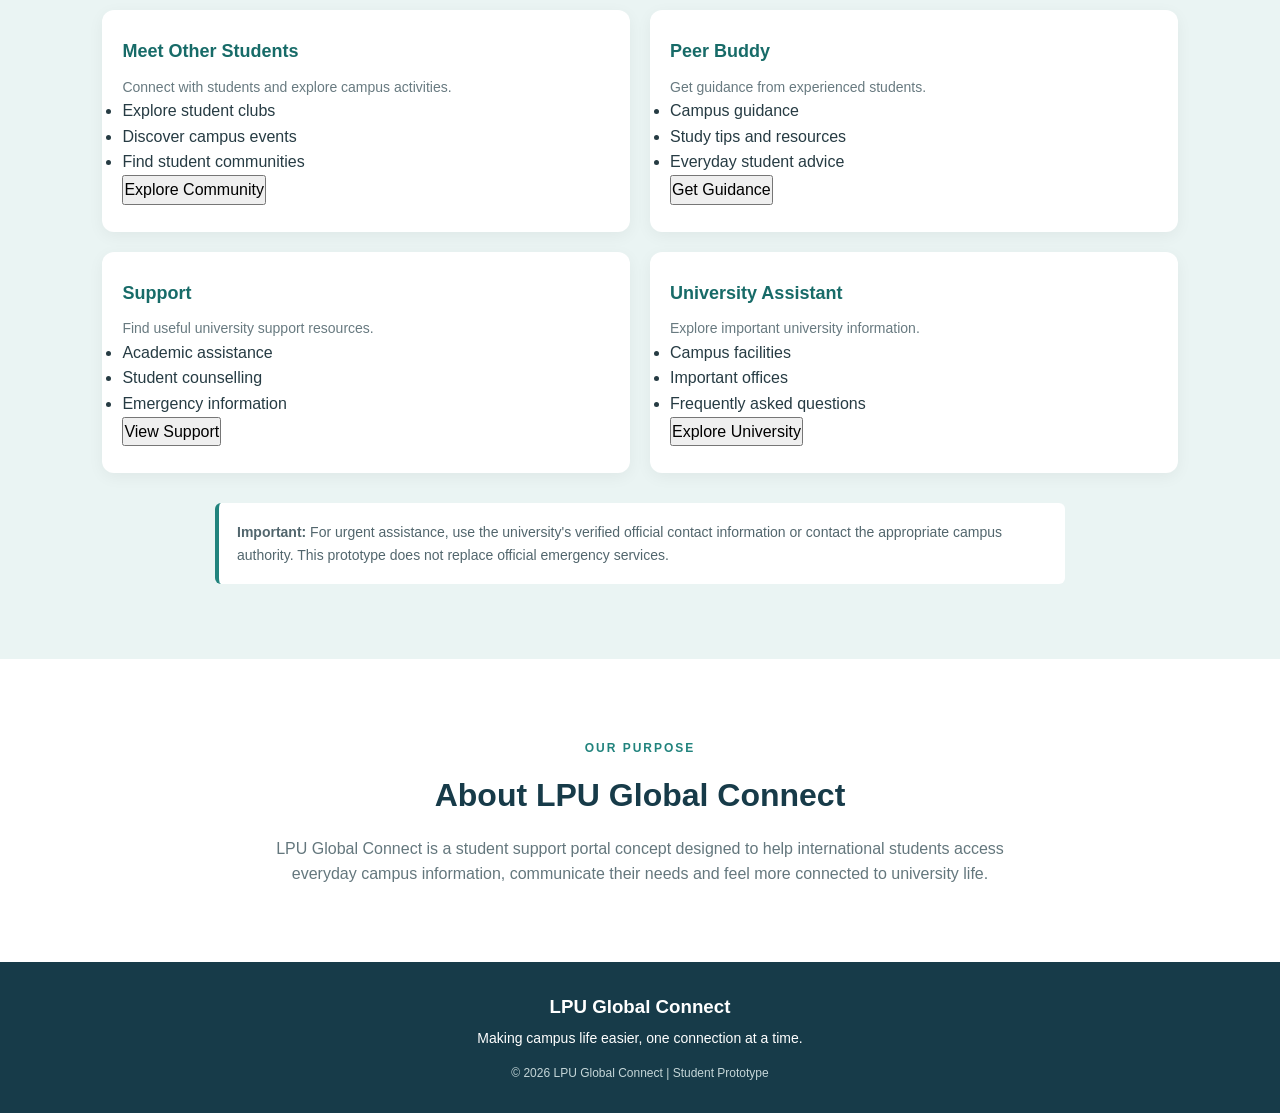
==== commit 724ecfdc: "Add files via upload" ====
--- a/index.html
+++ b/index.html
@@ -278,43 +278,60 @@
 
             <div class="support-grid">
 
-                <div class="support-card">
-                    <span class="card-icon">🌍</span>
-                    <h3>Meet Other Students</h3>
-                    <p>
-                        Connect with classmates and students from different
-                        backgrounds through university activities.
-                    </p>
-                </div>
-
-                <div class="support-card">
-                    <span class="card-icon">🧑‍🤝‍🧑</span>
-                    <h3>Peer Buddy Support</h3>
-                    <p>
-                        Seek guidance from a senior student or a peer buddy
-                        for everyday campus questions.
-                    </p>
-                </div>
-
-                <div class="support-card">
-                    <span class="card-icon">🏫</span>
-                    <h3>University Assistance</h3>
-                    <p>
-                        Contact the relevant university office for verified
-                        guidance about student services and procedures.
-                    </p>
-                </div>
-
-                <div class="support-card">
-                    <span class="card-icon">💡</span>
-                    <h3>Need Help?</h3>
-                    <p>
-                        If you are unsure where to go, ask the university
-                        help desk or an authorised staff member.
-                    </p>
-                </div>
-
-            </div>
+    <div class="support-card">
+    <h3>Meet Other Students</h3>
+    <p>Connect with students and explore campus activities.</p>
+    <ul>
+      <li>Explore student clubs</li>
+      <li>Discover campus events</li>
+      <li>Find student communities</li>
+    </ul>
+    <button onclick="showSupportInfo('community')">
+      Explore Community
+    </button>
+  </div>
+
+  <div class="support-card">
+    <h3>Peer Buddy</h3>
+    <p>Get guidance from experienced students.</p>
+    <ul>
+      <li>Campus guidance</li>
+      <li>Study tips and resources</li>
+      <li>Everyday student advice</li>
+    </ul>
+    <button onclick="showSupportInfo('buddy')">
+      Get Guidance
+    </button>
+  </div>
+
+  <div class="support-card">
+    <h3>Support</h3>
+    <p>Find useful university support resources.</p>
+    <ul>
+      <li>Academic assistance</li>
+      <li>Student counselling</li>
+      <li>Emergency information</li>
+    </ul>
+    <button onclick="showSupportInfo('support')">
+      View Support
+    </button>
+  </div>
+
+  <div class="support-card">
+    <h3>University Assistant</h3>
+    <p>Explore important university information.</p>
+    <ul>
+      <li>Campus facilities</li>
+      <li>Important offices</li>
+      <li>Frequently asked questions</li>
+    </ul>
+    <button onclick="showSupportInfo('assistant')">
+      Explore University
+    </button>
+  </div>
+
+</div>
+
 
             <div class="help-note">
                 <strong>Important:</strong>
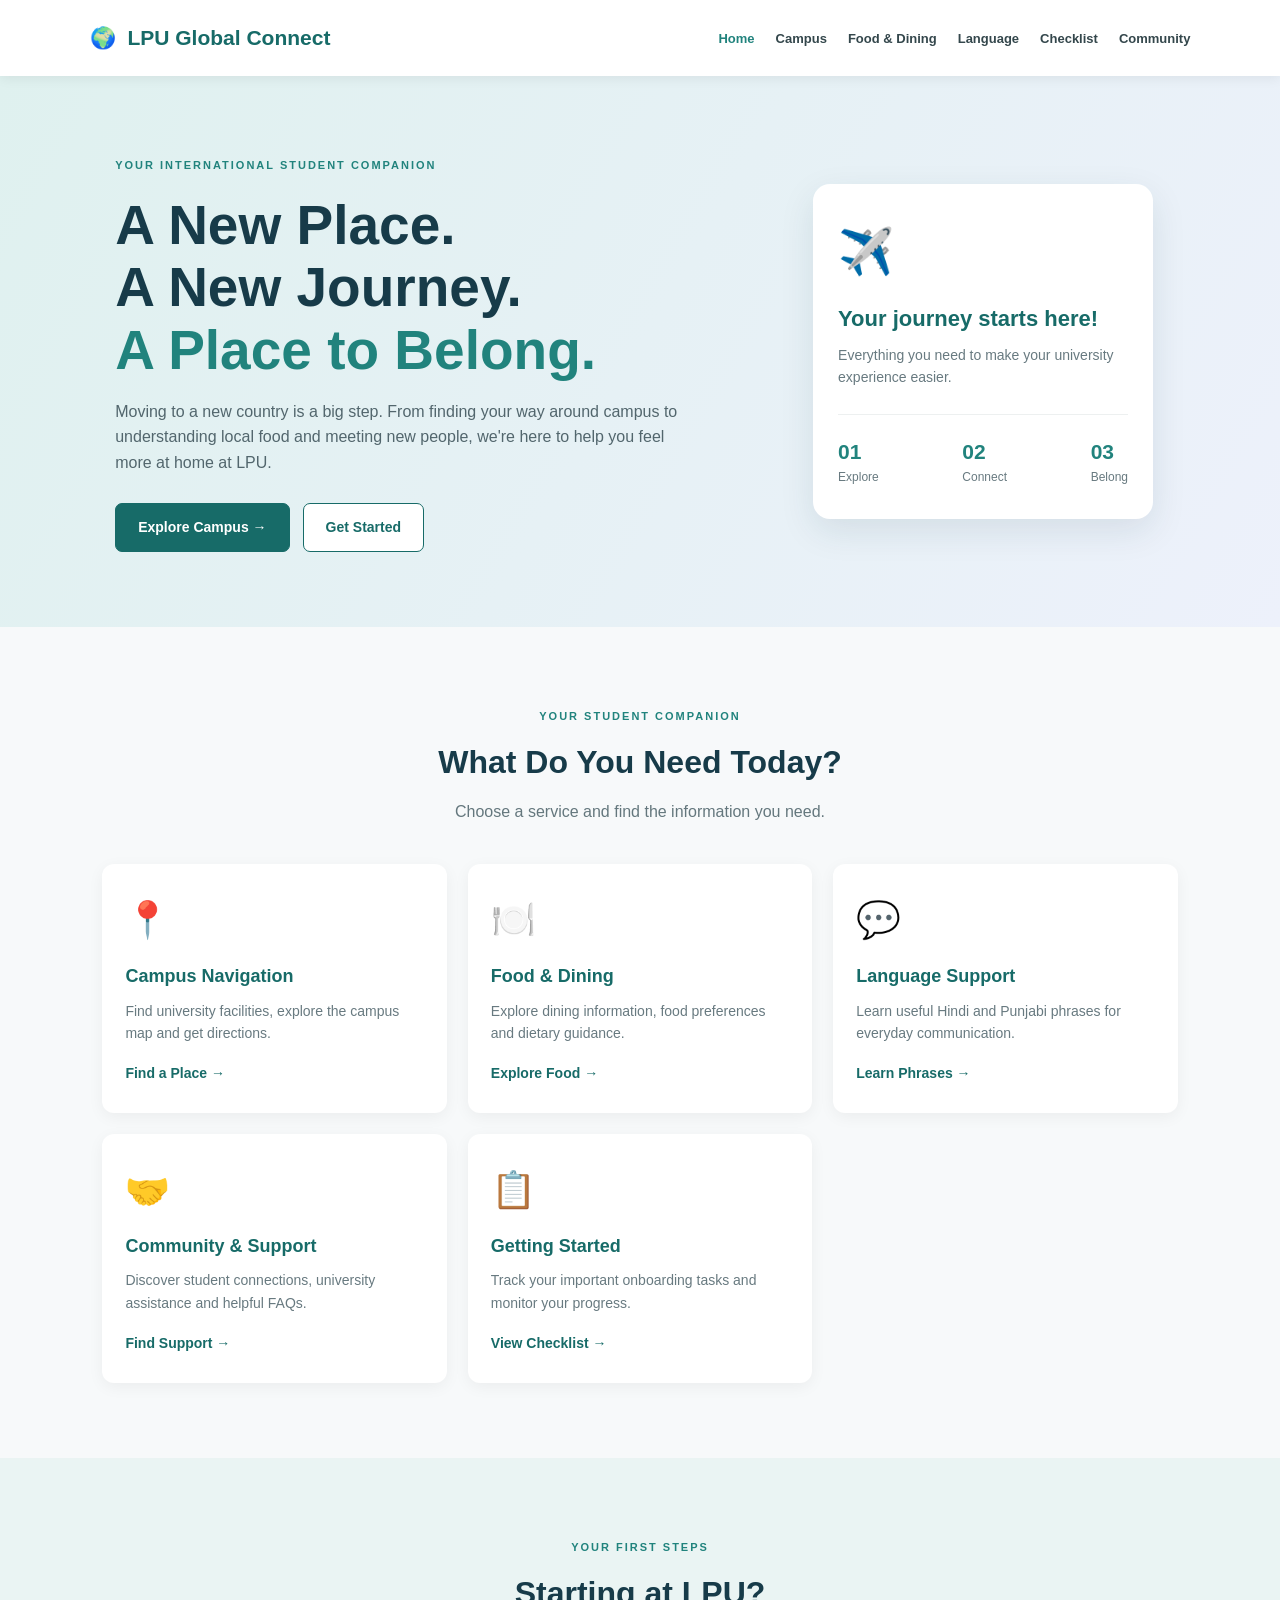
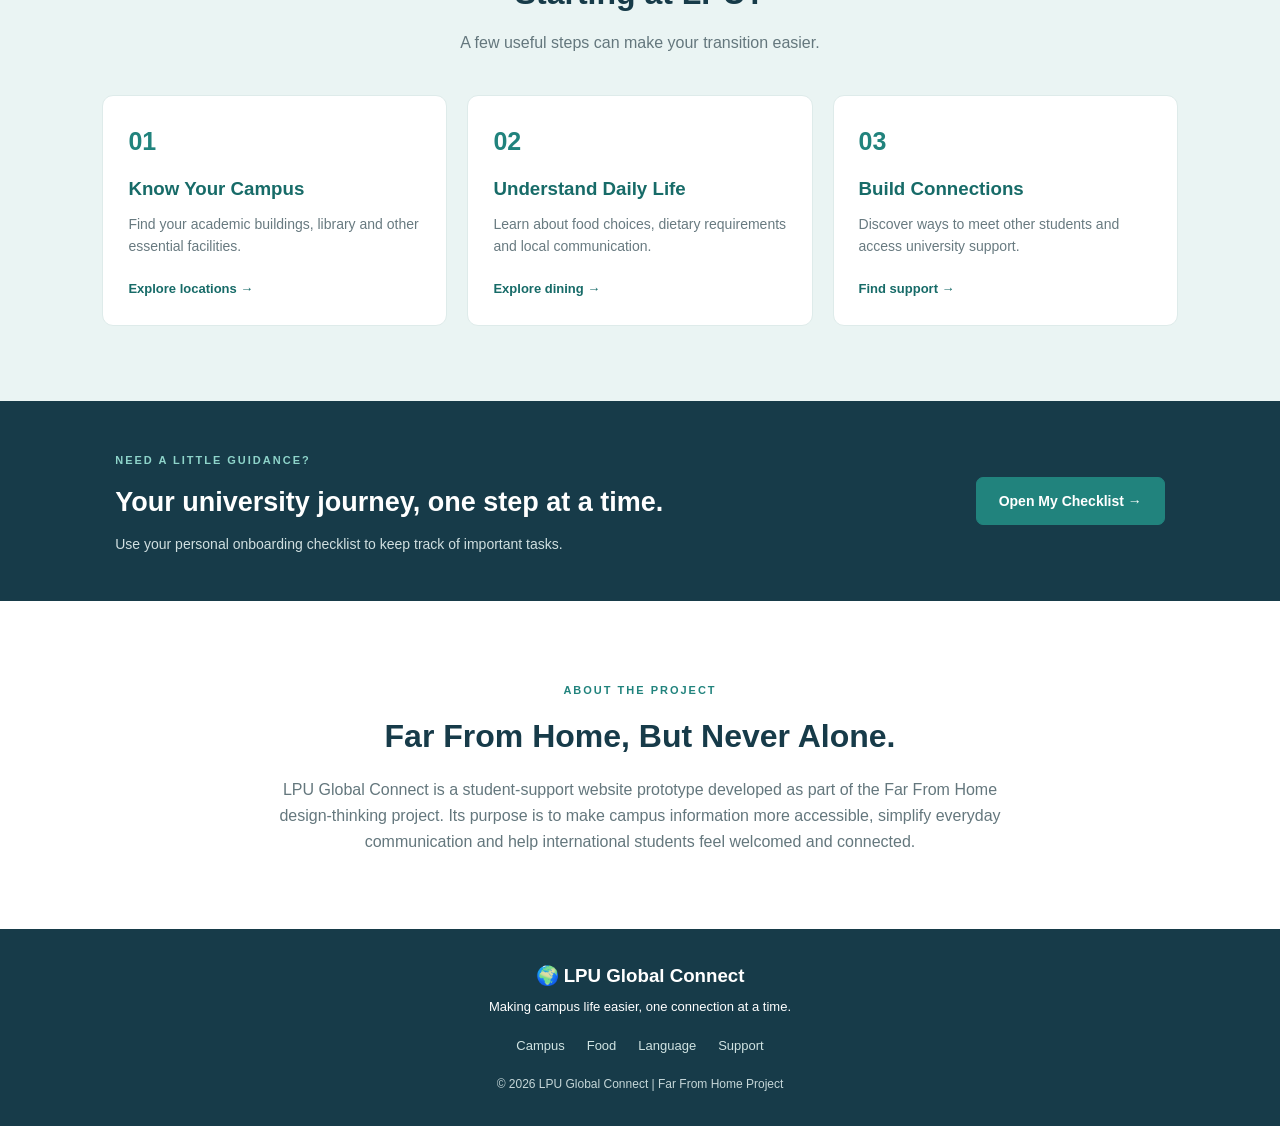
==== commit e8a8649f: "Add files via upload" ====
--- a/index.html
+++ b/index.html
@@ -3,365 +3,202 @@
 <head>
     <meta charset="UTF-8">
     <meta name="viewport" content="width=device-width, initial-scale=1.0">
-    <title>LPU Global Connect</title>
+    <meta name="description" content="LPU Global Connect helps international students navigate campus life, food, language and student support.">
+    <title>LPU Global Connect | Far From Home</title>
     <link rel="stylesheet" href="css.css">
 </head>
 
 <body>
 
-    <!-- NAVIGATION -->
-    <header>
-        <nav class="navbar">
-            <a href="#home" class="logo">LPU Global Connect</a>
-
-            <button class="menu-toggle" id="menuToggle">☰</button>
-
-            <ul class="nav-links" id="navLinks">
-                <li><a href="#home">Home</a></li>
-                <li><a href="#campus">Campus</a></li>
-                <li><a href="#food">Food</a></li>
-                <li><a href="#language">Language</a></li>
-                <li><a href="#onboarding">Checklist</a></li>
-                <li><a href="#community">Support</a></li>
-            </ul>
-        </nav>
-    </header>
-
-    <main>
-
-        <!-- HOME -->
-        <section id="home" class="hero">
-            <div class="hero-content">
-                <span class="eyebrow">YOUR INTERNATIONAL STUDENT GUIDE</span>
-
-                <h1>Your Campus,<br>Your Community,<br>Your Home.</h1>
-
-                <p>
-                    Starting a new journey in a new country can feel challenging.
-                    Find helpful campus information, food guidance and student
-                    support — all in one place.
-                </p>
-
-                <a href="#services" class="primary-btn">Explore Services</a>
-            </div>
-        </section>
-
-        <!-- SERVICES -->
-        <section id="services" class="section">
-            <div class="section-heading">
-                <span class="eyebrow">EXPLORE</span>
-                <h2>How Can We Help You?</h2>
-                <p>Choose a service to make your campus journey easier.</p>
-            </div>
-
-            <div class="service-grid">
-
-                <a href="#food" class="service-card">
-                    <span class="card-icon">🍽️</span>
-                    <h3>Food & Dining</h3>
-                    <p>Explore food information and dietary guidance.</p>
-                    <span class="card-link">Explore →</span>
-                </a>
-
-                <a href="#language" class="service-card">
-                    <span class="card-icon">💬</span>
-                    <h3>Language Support</h3>
-                    <p>Find useful phrases for everyday communication.</p>
-                    <span class="card-link">Explore →</span>
-                </a>
-
-                <a href="#campus" class="service-card">
-                    <span class="card-icon">📍</span>
-                    <h3>Campus Navigation</h3>
-                    <p>Search for important campus locations.</p>
-                    <span class="card-link">Explore →</span>
-                </a>
-
-                <a href="#community" class="service-card">
-                    <span class="card-icon">🤝</span>
-                    <h3>Community & Support</h3>
-                    <p>Find guidance and ways to connect with others.</p>
-                    <span class="card-link">Explore →</span>
-                </a>
-
-            </div>
-        </section>
-
-        <!-- CAMPUS NAVIGATION -->
-        <section id="campus" class="section tinted">
-            <div class="section-heading">
-                <span class="eyebrow">FIND YOUR WAY</span>
-                <h2>Campus Navigation</h2>
-                <p>Search for a campus block or facility.</p>
-            </div>
-
-            <div class="search-box">
-                <input
-                    type="text"
-                    id="locationSearch"
-                    placeholder="Try Library or Hospital..."
-                >
-                <button id="searchBtn" class="primary-btn">Search</button>
-            </div>
-
-            <div id="searchResults" class="results">
-                <p>Search for a location to see its information.</p>
-            </div>
-        </section>
-
-        <!-- FOOD AND DINING -->
-        <section id="food" class="section">
-            <div class="section-heading">
-                <span class="eyebrow">EAT WITH CONFIDENCE</span>
-                <h2>Food & Dining</h2>
-                <p>
-                    Understand food choices and communicate your dietary needs.
-                    Always confirm ingredients with the food provider.
-                </p>
-            </div>
-
-            <div class="food-tools">
-                <h3>What information are you looking for?</h3>
-
-                <select id="foodFilter">
-                    <option value="all">All information</option>
-                    <option value="vegetarian">Vegetarian</option>
-                    <option value="vegan">Vegan</option>
-                    <option value="allergy">Allergy awareness</option>
-                    <option value="halal">Halal information</option>
-                </select>
-
-                <div id="foodResults" class="food-grid"></div>
-            </div>
-
-            <div class="communication-box">
-                <h3>Useful Food Communication Cards</h3>
-                <p>Show these messages to a food counter staff member.</p>
-
-                <div class="phrase-card">
-                    <p>"Could you please tell me the ingredients?"</p>
-                    <button class="copy-btn" data-copy="Could you please tell me the ingredients?">
-                        Copy message
-                    </button>
+<header class="site-header">
+    <nav class="navbar">
+        <a href="index.html" class="logo">
+            <span class="logo-icon">🌍</span>
+            LPU Global Connect
+        </a>
+
+        <button class="menu-toggle" id="menuToggle"
+                aria-label="Open navigation" aria-expanded="false">
+            ☰
+        </button>
+
+        <ul class="nav-links" id="navLinks">
+            <li><a href="index.html" class="active">Home</a></li>
+            <li><a href="campus.html">Campus</a></li>
+            <li><a href="food.html">Food & Dining</a></li>
+            <li><a href="language.html">Language</a></li>
+            <li><a href="checklist.html">Checklist</a></li>
+            <li><a href="community.html">Community</a></li>
+        </ul>
+    </nav>
+</header>
+
+<main>
+
+    <!-- HERO SECTION -->
+    <section class="hero">
+        <div class="hero-content">
+            <span class="eyebrow">YOUR INTERNATIONAL STUDENT COMPANION</span>
+
+            <h1>A New Place.<br>A New Journey.<br><span>A Place to Belong.</span></h1>
+
+            <p>
+                Moving to a new country is a big step.
+                From finding your way around campus to understanding
+                local food and meeting new people, we're here to help
+                you feel more at home at LPU.
+            </p>
+
+            <div class="hero-buttons">
+                <a href="campus.html" class="primary-btn">Explore Campus →</a>
+                <a href="checklist.html" class="outline-btn">Get Started</a>
+            </div>
+        </div>
+
+        <div class="hero-side">
+            <div class="welcome-card">
+                <span class="welcome-icon">✈️</span>
+                <h3>Your journey starts here!</h3>
+                <p>Everything you need to make your university experience easier.</p>
+
+                <div class="welcome-stats">
+                    <div>
+                        <strong>01</strong>
+                        <span>Explore</span>
+                    </div>
+                    <div>
+                        <strong>02</strong>
+                        <span>Connect</span>
+                    </div>
+                    <div>
+                        <strong>03</strong>
+                        <span>Belong</span>
+                    </div>
                 </div>
-
-                <div class="phrase-card">
-                    <p>"Does this contain any nuts?"</p>
-                    <button class="copy-btn" data-copy="Does this contain any nuts?">
-                        Copy message
-                    </button>
-                </div>
-
-                <div class="phrase-card">
-                    <p>"I have specific dietary requirements. Could you help me?"</p>
-                    <button class="copy-btn" data-copy="I have specific dietary requirements. Could you help me?">
-                        Copy message
-                    </button>
-                </div>
-
-                <p id="copyMessage" class="small-message" aria-live="polite"></p>
-            </div>
-        </section>
-
-        <!-- LANGUAGE SUPPORT -->
-        <section id="language" class="section tinted">
-            <div class="section-heading">
-                <span class="eyebrow">COMMUNICATE WITH CONFIDENCE</span>
-                <h2>Language & Communication</h2>
-                <p>Useful sentences for everyday campus situations.</p>
-            </div>
-
-            <div class="language-grid">
-
-                <div class="phrase-card">
-                    <h3>Asking for Directions</h3>
-                    <p>Could you please guide me to this location?</p>
-                    <button class="copy-btn" data-copy="Could you please guide me to this location?">
-                        Copy phrase
-                    </button>
-                </div>
-
-                <div class="phrase-card">
-                    <h3>In the Classroom</h3>
-                    <p>Could you please explain that again?</p>
-                    <button class="copy-btn" data-copy="Could you please explain that again?">
-                        Copy phrase
-                    </button>
-                </div>
-
-                <div class="phrase-card">
-                    <h3>At the Help Desk</h3>
-                    <p>I need some assistance with this process.</p>
-                    <button class="copy-btn" data-copy="I need some assistance with this process.">
-                        Copy phrase
-                    </button>
-                </div>
-
-                <div class="phrase-card">
-                    <h3>Meeting Someone</h3>
-                    <p>Hello! I am new here. Can we connect?</p>
-                    <button class="copy-btn" data-copy="Hello! I am new here. Can we connect?">
-                        Copy phrase
-                    </button>
-                </div>
-
-            </div>
-
-            <p id="languageCopyMessage" class="small-message" aria-live="polite"></p>
-        </section>
-
-        <!-- ONBOARDING CHECKLIST -->
-        <section id="onboarding" class="section">
-            <div class="section-heading">
-                <span class="eyebrow">GETTING STARTED</span>
-                <h2>Onboarding Checklist</h2>
-                <p>Keep track of important tasks during your first days.</p>
-            </div>
-
-            <div class="checklist-box">
-                <div class="progress-heading">
-                    <h3>Your Progress</h3>
-                    <span id="progressText">0% completed</span>
-                </div>
-
-                <div class="progress-track">
-                    <div id="progressBar" class="progress-fill"></div>
-                </div>
-
-                <div id="checklistItems">
-
-                    <label class="check-item">
-                        <input type="checkbox" class="task">
-                        <span>Complete university registration formalities</span>
-                    </label>
-
-                    <label class="check-item">
-                        <input type="checkbox" class="task">
-                        <span>Understand campus facilities and locations</span>
-                    </label>
-
-                    <label class="check-item">
-                        <input type="checkbox" class="task">
-                        <span>Check class timetable and academic information</span>
-                    </label>
-
-                    <label class="check-item">
-                        <input type="checkbox" class="task">
-                        <span>Learn about food and dining facilities</span>
-                    </label>
-
-                    <label class="check-item">
-                        <input type="checkbox" class="task">
-                        <span>Save important university support information</span>
-                    </label>
-
-                    <label class="check-item">
-                        <input type="checkbox" class="task">
-                        <span>Connect with classmates or a student buddy</span>
-                    </label>
-
-                </div>
-
-                <button id="resetChecklist" class="secondary-btn">
-                    Reset Checklist
-                </button>
-            </div>
-        </section>
-
-        <!-- COMMUNITY AND SUPPORT -->
-        <section id="community" class="section tinted">
-            <div class="section-heading">
-                <span class="eyebrow">YOU ARE NOT ALONE</span>
-                <h2>Community & Support</h2>
-                <p>Finding help and building connections can make campus life easier.</p>
-            </div>
-
-            <div class="support-grid">
-
-    <div class="support-card">
-    <h3>Meet Other Students</h3>
-    <p>Connect with students and explore campus activities.</p>
-    <ul>
-      <li>Explore student clubs</li>
-      <li>Discover campus events</li>
-      <li>Find student communities</li>
-    </ul>
-    <button onclick="showSupportInfo('community')">
-      Explore Community
-    </button>
-  </div>
-
-  <div class="support-card">
-    <h3>Peer Buddy</h3>
-    <p>Get guidance from experienced students.</p>
-    <ul>
-      <li>Campus guidance</li>
-      <li>Study tips and resources</li>
-      <li>Everyday student advice</li>
-    </ul>
-    <button onclick="showSupportInfo('buddy')">
-      Get Guidance
-    </button>
-  </div>
-
-  <div class="support-card">
-    <h3>Support</h3>
-    <p>Find useful university support resources.</p>
-    <ul>
-      <li>Academic assistance</li>
-      <li>Student counselling</li>
-      <li>Emergency information</li>
-    </ul>
-    <button onclick="showSupportInfo('support')">
-      View Support
-    </button>
-  </div>
-
-  <div class="support-card">
-    <h3>University Assistant</h3>
-    <p>Explore important university information.</p>
-    <ul>
-      <li>Campus facilities</li>
-      <li>Important offices</li>
-      <li>Frequently asked questions</li>
-    </ul>
-    <button onclick="showSupportInfo('assistant')">
-      Explore University
-    </button>
-  </div>
-
-</div>
-
-
-            <div class="help-note">
-                <strong>Important:</strong>
-                For urgent assistance, use the university's verified official
-                contact information or contact the appropriate campus authority.
-                This prototype does not replace official emergency services.
-            </div>
-        </section>
-
-        <!-- ABOUT -->
-        <section id="about" class="section about">
-            <span class="eyebrow">OUR PURPOSE</span>
-            <h2>About LPU Global Connect</h2>
-            <p>
-                LPU Global Connect is a student support portal concept designed
-                to help international students access everyday campus information,
-                communicate their needs and feel more connected to university life.
-            </p>
-        </section>
-
-    </main>
-
-    <!-- FOOTER -->
-    <footer>
-        <h3>LPU Global Connect</h3>
-        <p>Making campus life easier, one connection at a time.</p>
-        <p class="copyright">© 2026 LPU Global Connect | Student Prototype</p>
-    </footer>
-
-    <script src="java.js"></script>
-
+            </div>
+        </div>
+    </section>
+
+    <!-- QUICK ACCESS -->
+    <section class="section">
+        <div class="section-heading">
+            <span class="eyebrow">YOUR STUDENT COMPANION</span>
+            <h2>What Do You Need Today?</h2>
+            <p>Choose a service and find the information you need.</p>
+        </div>
+
+        <div class="service-grid">
+
+            <a href="campus.html" class="service-card">
+                <span class="card-icon">📍</span>
+                <h3>Campus Navigation</h3>
+                <p>Find university facilities, explore the campus map and get directions.</p>
+                <span class="card-link">Find a Place →</span>
+            </a>
+
+            <a href="food.html" class="service-card">
+                <span class="card-icon">🍽️</span>
+                <h3>Food & Dining</h3>
+                <p>Explore dining information, food preferences and dietary guidance.</p>
+                <span class="card-link">Explore Food →</span>
+            </a>
+
+            <a href="language.html" class="service-card">
+                <span class="card-icon">💬</span>
+                <h3>Language Support</h3>
+                <p>Learn useful Hindi and Punjabi phrases for everyday communication.</p>
+                <span class="card-link">Learn Phrases →</span>
+            </a>
+
+            <a href="community.html" class="service-card">
+                <span class="card-icon">🤝</span>
+                <h3>Community & Support</h3>
+                <p>Discover student connections, university assistance and helpful FAQs.</p>
+                <span class="card-link">Find Support →</span>
+            </a>
+
+            <a href="checklist.html" class="service-card">
+                <span class="card-icon">📋</span>
+                <h3>Getting Started</h3>
+                <p>Track your important onboarding tasks and monitor your progress.</p>
+                <span class="card-link">View Checklist →</span>
+            </a>
+
+        </div>
+    </section>
+
+    <!-- FIRST DAY GUIDE -->
+    <section class="section tinted">
+        <div class="section-heading">
+            <span class="eyebrow">YOUR FIRST STEPS</span>
+            <h2>Starting at LPU?</h2>
+            <p>A few useful steps can make your transition easier.</p>
+        </div>
+
+        <div class="steps-grid">
+
+            <div class="step-card">
+                <span class="step-number">01</span>
+                <h3>Know Your Campus</h3>
+                <p>Find your academic buildings, library and other essential facilities.</p>
+                <a href="campus.html">Explore locations →</a>
+            </div>
+
+            <div class="step-card">
+                <span class="step-number">02</span>
+                <h3>Understand Daily Life</h3>
+                <p>Learn about food choices, dietary requirements and local communication.</p>
+                <a href="food.html">Explore dining →</a>
+            </div>
+
+            <div class="step-card">
+                <span class="step-number">03</span>
+                <h3>Build Connections</h3>
+                <p>Discover ways to meet other students and access university support.</p>
+                <a href="community.html">Find support →</a>
+            </div>
+
+        </div>
+    </section>
+
+    <!-- FEATURED HELP -->
+    <section class="help-banner">
+        <div>
+            <span class="eyebrow">NEED A LITTLE GUIDANCE?</span>
+            <h2>Your university journey, one step at a time.</h2>
+            <p>Use your personal onboarding checklist to keep track of important tasks.</p>
+        </div>
+
+        <a href="checklist.html" class="primary-btn">Open My Checklist →</a>
+    </section>
+
+    <!-- ABOUT -->
+    <section class="section about">
+        <span class="eyebrow">ABOUT THE PROJECT</span>
+        <h2>Far From Home, But Never Alone.</h2>
+        <p>
+            LPU Global Connect is a student-support website prototype
+            developed as part of the Far From Home design-thinking project.
+            Its purpose is to make campus information more accessible,
+            simplify everyday communication and help international students
+            feel welcomed and connected.
+        </p>
+    </section>
+
+</main>
+
+<footer>
+    <h3>🌍 LPU Global Connect</h3>
+    <p>Making campus life easier, one connection at a time.</p>
+    <div class="footer-links">
+        <a href="campus.html">Campus</a>
+        <a href="food.html">Food</a>
+        <a href="language.html">Language</a>
+        <a href="community.html">Support</a>
+    </div>
+    <p class="copyright">© 2026 LPU Global Connect | Far From Home Project</p>
+</footer>
+
+<script src="java.js"></script>
 </body>
-</html>
+</html>
--- a/css.css
+++ b/css.css
@@ -1,7 +1,4 @@
-/* =========================
-   GLOBAL STYLING
-========================= */
-
+/* GLOBAL */
 * {
     margin: 0;
     padding: 0;
@@ -10,7 +7,6 @@
 
 html {
     scroll-behavior: smooth;
-    scroll-padding-top: 85px;
 }
 
 body {
@@ -25,54 +21,55 @@
     color: inherit;
 }
 
-button,
-input,
-select {
+button {
     font: inherit;
-}
-
-/* =========================
-   NAVIGATION BAR
-========================= */
-
-header {
+    cursor: pointer;
+}
+
+/* NAVBAR */
+.site-header {
     position: sticky;
     top: 0;
     z-index: 100;
 }
 
 .navbar {
-    min-height: 75px;
-    padding: 15px 7%;
+    min-height: 76px;
+    padding: 14px 7%;
     background: white;
     display: flex;
     align-items: center;
     justify-content: space-between;
-    box-shadow: 0 2px 12px rgba(0, 0, 0, 0.07);
+    box-shadow: 0 2px 12px rgba(0,0,0,0.07);
 }
 
 .logo {
-    font-size: 23px;
-    font-weight: bold;
-    color: #176b68;
+    font-size: 21px;
+    font-weight: bold;
+    color: #176b68;
+}
+
+.logo-icon {
+    margin-right: 6px;
 }
 
 .nav-links {
     display: flex;
     align-items: center;
-    gap: 23px;
+    gap: 21px;
     list-style: none;
 }
 
 .nav-links a {
+    font-size: 13px;
+    font-weight: bold;
     color: #34474c;
-    font-size: 14px;
-    font-weight: bold;
-    transition: color 0.2s;
-}
-
-.nav-links a:hover {
-    color: #176b68;
+    transition: 0.2s;
+}
+
+.nav-links a:hover,
+.nav-links a.active {
+    color: #21837d;
 }
 
 .menu-toggle {
@@ -80,14 +77,138 @@
     border: none;
     background: none;
     color: #176b68;
-    font-size: 26px;
-    cursor: pointer;
-}
-
-/* =========================
-   COMMON SECTIONS
-========================= */
-
+    font-size: 27px;
+}
+
+/* HERO */
+.hero {
+    min-height: 520px;
+    padding: 75px 9%;
+    display: grid;
+    grid-template-columns: 1.4fr 0.8fr;
+    align-items: center;
+    gap: 50px;
+    background: linear-gradient(120deg, #dff1ef, #edf1fb);
+}
+
+.hero-content {
+    max-width: 650px;
+}
+
+.eyebrow {
+    color: #21837d;
+    font-size: 11px;
+    font-weight: bold;
+    letter-spacing: 2px;
+}
+
+.hero h1 {
+    margin: 17px 0;
+    color: #173b49;
+    font-size: clamp(36px, 5vw, 55px);
+    line-height: 1.14;
+}
+
+.hero h1 span {
+    color: #21837d;
+}
+
+.hero-content p {
+    max-width: 590px;
+    margin-bottom: 28px;
+    color: #52666d;
+}
+
+.hero-buttons {
+    display: flex;
+    flex-wrap: wrap;
+    gap: 13px;
+}
+
+.primary-btn,
+.outline-btn {
+    display: inline-block;
+    padding: 12px 22px;
+    border-radius: 7px;
+    font-weight: bold;
+    font-size: 14px;
+    transition: 0.2s;
+}
+
+.primary-btn {
+    background: #176b68;
+    color: white;
+    border: 1px solid #176b68;
+}
+
+.primary-btn:hover {
+    background: #10514f;
+}
+
+.outline-btn {
+    background: white;
+    border: 1px solid #176b68;
+    color: #176b68;
+}
+
+.outline-btn:hover {
+    background: #e0f2f1;
+}
+
+/* WELCOME CARD */
+.hero-side {
+    display: flex;
+    justify-content: center;
+}
+
+.welcome-card {
+    width: 100%;
+    max-width: 340px;
+    padding: 32px 25px;
+    border-radius: 17px;
+    background: white;
+    box-shadow: 0 12px 35px rgba(23,59,73,0.10);
+}
+
+.welcome-icon {
+    font-size: 45px;
+}
+
+.welcome-card h3 {
+    margin: 13px 0 8px;
+    color: #176b68;
+    font-size: 22px;
+}
+
+.welcome-card p {
+    color: #687a80;
+    font-size: 14px;
+}
+
+.welcome-stats {
+    display: flex;
+    justify-content: space-between;
+    margin-top: 25px;
+    padding-top: 20px;
+    border-top: 1px solid #edf0f0;
+}
+
+.welcome-stats div {
+    display: flex;
+    flex-direction: column;
+}
+
+.welcome-stats strong {
+    color: #21837d;
+    font-size: 21px;
+}
+
+.welcome-stats span {
+    color: #687a80;
+    font-size: 12px;
+}
+
+/* SECTIONS */
 .section {
     padding: 75px 8%;
 }
@@ -98,115 +219,41 @@
 
 .section-heading {
     text-align: center;
-    max-width: 750px;
+    max-width: 700px;
     margin: 0 auto 40px;
-}
-
-.eyebrow {
-    color: #21837d;
-    font-size: 12px;
-    font-weight: bold;
-    letter-spacing: 2px;
 }
 
 .section-heading h2,
 .about h2 {
+    margin: 10px 0;
     color: #173b49;
     font-size: 32px;
-    margin: 10px 0;
-}
-
-.section-heading p {
+}
+
+.section-heading p,
+.about p {
     color: #64777d;
 }
 
-/* =========================
-   BUTTONS
-========================= */
-
-.primary-btn {
-    display: inline-block;
-    padding: 12px 25px;
-    border: none;
-    border-radius: 7px;
-    background: #176b68;
-    color: white;
-    font-weight: bold;
-    cursor: pointer;
-    transition: background 0.2s;
-}
-
-.primary-btn:hover {
-    background: #10514f;
-}
-
-.secondary-btn {
-    padding: 10px 20px;
-    margin-top: 20px;
-    border: 1px solid #176b68;
-    border-radius: 6px;
-    background: white;
-    color: #176b68;
-    cursor: pointer;
-}
-
-.secondary-btn:hover {
-    background: #e0f2f1;
-}
-
-/* =========================
-   HOME / HERO
-========================= */
-
-.hero {
-    min-height: 480px;
-    padding: 75px 10%;
-    display: flex;
-    align-items: center;
-    background: linear-gradient(120deg, #dff1ef, #edf1fb);
-}
-
-.hero-content {
-    max-width: 680px;
-}
-
-.hero h1 {
-    margin: 15px 0;
-    color: #173b49;
-    font-size: clamp(36px, 5vw, 52px);
-    line-height: 1.15;
-}
-
-.hero-content p {
-    margin: 20px 0 28px;
-    max-width: 600px;
-    color: #52666d;
-    font-size: 16px;
-}
-
-/* =========================
-   SERVICE CARDS
-========================= */
-
+/* SERVICE CARDS */
 .service-grid {
     display: grid;
-    grid-template-columns: repeat(4, 1fr);
-    gap: 20px;
-}
-
-.service-card,
-.support-card {
-    padding: 27px 20px;
+    grid-template-columns: repeat(3, 1fr);
+    gap: 21px;
+}
+
+.service-card {
+    display: block;
+    padding: 27px 23px;
     border-radius: 12px;
     background: white;
-    box-shadow: 0 4px 16px rgba(0, 0, 0, 0.05);
+    box-shadow: 0 4px 16px rgba(0,0,0,0.05);
     transition: transform 0.25s, box-shadow 0.25s;
 }
 
-.service-card:hover,
-.support-card:hover {
+.service-card:hover {
     transform: translateY(-5px);
-    box-shadow: 0 8px 22px rgba(0, 0, 0, 0.09);
+    box-shadow: 0 9px 23px rgba(0,0,0,0.09);
 }
 
 .card-icon {
@@ -215,15 +262,13 @@
     font-size: 36px;
 }
 
-.service-card h3,
-.support-card h3 {
-    color: #176b68;
-    margin-bottom: 10px;
+.service-card h3 {
+    margin-bottom: 9px;
+    color: #176b68;
     font-size: 18px;
 }
 
-.service-card p,
-.support-card p {
+.service-card p {
     color: #687a80;
     font-size: 14px;
 }
@@ -236,258 +281,77 @@
     font-size: 14px;
 }
 
-/* =========================
-   CAMPUS NAVIGATION
-========================= */
-
-.search-box {
-    display: flex;
-    justify-content: center;
-    gap: 10px;
-    max-width: 650px;
-    margin: 0 auto 25px;
-}
-
-.search-box input,
-.food-tools select {
-    width: 100%;
-    padding: 13px;
-    border: 1px solid #bfd3d1;
-    border-radius: 7px;
-    outline: none;
-    background: white;
-}
-
-.search-box input:focus,
-.food-tools select:focus {
-    border-color: #176b68;
-}
-
-.results {
-    max-width: 650px;
-    min-height: 65px;
-    margin: auto;
-    padding: 20px;
-    border-radius: 9px;
-    background: white;
-    text-align: left;
-    color: #61747a;
-}
-
-.location-card {
-    padding: 16px;
-    margin-bottom: 12px;
-    background: #eaf4f3;
-    border-radius: 8px;
-    border-left: 4px solid #176b68;
-}
-
-.location-card h3 {
-    color: #176b68;
-    margin-bottom: 5px;
-}
-
-.location-card p {
+/* FIRST STEPS */
+.steps-grid {
+    display: grid;
+    grid-template-columns: repeat(3, 1fr);
+    gap: 20px;
+}
+
+.step-card {
+    padding: 25px;
+    border-radius: 11px;
+    background: white;
+    border: 1px solid #deebea;
+}
+
+.step-number {
+    display: inline-block;
+    margin-bottom: 13px;
+    color: #21837d;
+    font-size: 25px;
+    font-weight: bold;
+}
+
+.step-card h3 {
+    margin-bottom: 9px;
+    color: #176b68;
+}
+
+.step-card p {
+    margin-bottom: 17px;
+    color: #687a80;
     font-size: 14px;
 }
 
-/* =========================
-   FOOD AND DINING
-========================= */
-
-.food-tools {
-    max-width: 850px;
-    margin: auto;
-}
-
-.food-tools h3 {
-    margin-bottom: 15px;
-    color: #176b68;
-}
-
-.food-tools select {
-    max-width: 350px;
-    margin-bottom: 25px;
-}
-
-.food-grid {
-    display: grid;
-    grid-template-columns: repeat(2, 1fr);
-    gap: 16px;
-}
-
-.food-card,
-.phrase-card {
-    padding: 22px;
-    border-radius: 9px;
-    background: white;
-    box-shadow: 0 3px 12px rgba(0, 0, 0, 0.05);
-}
-
-.food-card h3,
-.phrase-card h3 {
-    margin-bottom: 9px;
-    color: #176b68;
-}
-
-.food-card p,
-.phrase-card p {
-    color: #62747a;
-    font-size: 14px;
-}
-
-.communication-box {
-    max-width: 850px;
-    margin: 45px auto 0;
-}
-
-.communication-box > h3 {
-    color: #176b68;
-    margin-bottom: 8px;
-}
-
-.communication-box > p {
-    color: #64777d;
-    margin-bottom: 15px;
-}
-
-.communication-box .phrase-card {
-    margin-top: 12px;
-}
-
-/* =========================
-   COPY BUTTONS
-========================= */
-
-.copy-btn {
-    padding: 8px 14px;
-    margin-top: 13px;
-    border: none;
-    border-radius: 5px;
-    background: #e0f2f1;
-    color: #176b68;
-    font-weight: bold;
-    cursor: pointer;
-}
-
-.copy-btn:hover {
-    background: #176b68;
-    color: white;
-}
-
-.small-message {
-    min-height: 24px;
-    margin-top: 10px;
+.step-card a {
     color: #176b68;
     font-size: 13px;
-}
-
-/* =========================
-   LANGUAGE SUPPORT
-========================= */
-
-.language-grid {
-    display: grid;
-    grid-template-columns: repeat(2, 1fr);
-    gap: 18px;
-    max-width: 850px;
-    margin: auto;
-}
-
-/* =========================
-   ONBOARDING CHECKLIST
-========================= */
-
-.checklist-box {
-    max-width: 700px;
-    margin: auto;
-    padding: 30px;
-    border-radius: 12px;
-    background: white;
-    box-shadow: 0 4px 18px rgba(0, 0, 0, 0.06);
-}
-
-.progress-heading {
+    font-weight: bold;
+}
+
+/* HELP BANNER */
+.help-banner {
+    padding: 45px 9%;
     display: flex;
     justify-content: space-between;
     align-items: center;
-    gap: 10px;
-    margin-bottom: 12px;
-}
-
-.progress-heading h3 {
-    color: #176b68;
-}
-
-.progress-heading span {
-    color: #176b68;
-    font-weight: bold;
+    gap: 25px;
+    background: #173b49;
+    color: white;
+}
+
+.help-banner .eyebrow {
+    color: #8ed4ca;
+}
+
+.help-banner h2 {
+    margin: 9px 0;
+    font-size: 27px;
+}
+
+.help-banner p {
+    color: #d0dfe0;
     font-size: 14px;
 }
 
-.progress-track {
-    height: 12px;
-    margin-bottom: 25px;
-    border-radius: 20px;
-    background: #e4eeee;
-    overflow: hidden;
-}
-
-.progress-fill {
-    width: 0;
-    height: 100%;
+.help-banner .primary-btn {
+    flex-shrink: 0;
     background: #21837d;
-    border-radius: 20px;
-    transition: width 0.3s;
-}
-
-.check-item {
-    display: flex;
-    align-items: flex-start;
-    gap: 12px;
-    padding: 14px 5px;
-    border-bottom: 1px solid #edf0f0;
-    cursor: pointer;
-    color: #52666d;
-}
-
-.check-item input {
-    width: 18px;
-    height: 18px;
-    margin-top: 3px;
-    accent-color: #176b68;
-}
-
-.check-item input:checked + span {
-    text-decoration: line-through;
-    color: #879597;
-}
-
-/* =========================
-   COMMUNITY SUPPORT
-========================= */
-
-.support-grid {
-    display: grid;
-    grid-template-columns: repeat(2, 1fr);
-    gap: 20px;
-}
-
-.help-note {
-    max-width: 850px;
-    margin: 30px auto 0;
-    padding: 18px;
-    border-left: 4px solid #21837d;
-    border-radius: 6px;
-    background: white;
-    color: #52666d;
-    font-size: 14px;
-}
-
-/* =========================
-   ABOUT
-========================= */
-
+    border-color: #21837d;
+}
+
+/* ABOUT */
 .about {
     text-align: center;
     background: white;
@@ -496,26 +360,39 @@
 .about p {
     max-width: 750px;
     margin: 15px auto 0;
-    color: #64777d;
-}
-
-/* =========================
-   FOOTER
-========================= */
-
+}
+
+/* FOOTER */
 footer {
-    padding: 30px 15px;
+    padding: 32px 15px;
     background: #173b49;
     color: white;
     text-align: center;
 }
 
 footer h3 {
-    margin-bottom: 5px;
+    margin-bottom: 6px;
 }
 
 footer p {
-    font-size: 14px;
+    font-size: 13px;
+}
+
+.footer-links {
+    display: flex;
+    justify-content: center;
+    flex-wrap: wrap;
+    gap: 22px;
+    margin: 18px 0;
+}
+
+.footer-links a {
+    color: #d0e3e2;
+    font-size: 13px;
+}
+
+.footer-links a:hover {
+    color: white;
 }
 
 .copyright {
@@ -524,25 +401,69 @@
     font-size: 12px;
 }
 
-/* =========================
-   MOBILE RESPONSIVENESS
-========================= */
-
+/* SHARED PAGE COMPONENTS */
+.page-hero {
+    padding: 55px 8%;
+    background: linear-gradient(120deg, #dff1ef, #edf1fb);
+    text-align: center;
+}
+
+.page-hero h1 {
+    margin: 10px 0;
+    color: #173b49;
+    font-size: 36px;
+}
+
+.page-hero p {
+    max-width: 650px;
+    margin: auto;
+    color: #52666d;
+}
+
+.content-container {
+    max-width: 1100px;
+    margin: auto;
+}
+
+.content-card {
+    padding: 24px;
+    border-radius: 12px;
+    background: white;
+    box-shadow: 0 4px 15px rgba(0,0,0,0.05);
+}
+
+.content-card h3 {
+    color: #176b68;
+    margin-bottom: 10px;
+}
+
+.primary-btn:focus-visible,
+.outline-btn:focus-visible,
+.nav-links a:focus-visible {
+    outline: 3px solid #e0a43a;
+    outline-offset: 3px;
+}
+
+/* RESPONSIVE DESIGN */
 @media (max-width: 1000px) {
+    .navbar {
+        padding: 14px 4%;
+    }
+
+    .nav-links {
+        gap: 12px;
+    }
+
+    .nav-links a {
+        font-size: 12px;
+    }
+
     .service-grid {
         grid-template-columns: repeat(2, 1fr);
     }
-
-    .navbar {
-        padding: 15px 4%;
-    }
-
-    .nav-links {
-        gap: 13px;
-    }
-}
-
-@media (max-width: 700px) {
+}
+
+@media (max-width: 760px) {
     .menu-toggle {
         display: block;
     }
@@ -563,9 +484,22 @@
         display: flex;
     }
 
+    .nav-links a {
+        font-size: 14px;
+    }
+
     .hero {
-        min-height: 400px;
+        grid-template-columns: 1fr;
         padding: 55px 7%;
+        gap: 35px;
+    }
+
+    .hero-side {
+        justify-content: flex-start;
+    }
+
+    .welcome-card {
+        max-width: 100%;
     }
 
     .section {
@@ -576,23 +510,18 @@
         font-size: 27px;
     }
 
-    .search-box {
+    .service-grid,
+    .steps-grid {
+        grid-template-columns: 1fr;
+    }
+
+    .help-banner {
         flex-direction: column;
-    }
-
-    .service-grid,
-    .food-grid,
-    .language-grid,
-    .support-grid {
-        grid-template-columns: 1fr;
-    }
-
-    .progress-heading {
         align-items: flex-start;
-        flex-direction: column;
-    }
-
-    .checklist-box {
-        padding: 20px;
-    }
-}
+        padding: 40px 7%;
+    }
+
+    .page-hero h1 {
+        font-size: 29px;
+    }
+}
